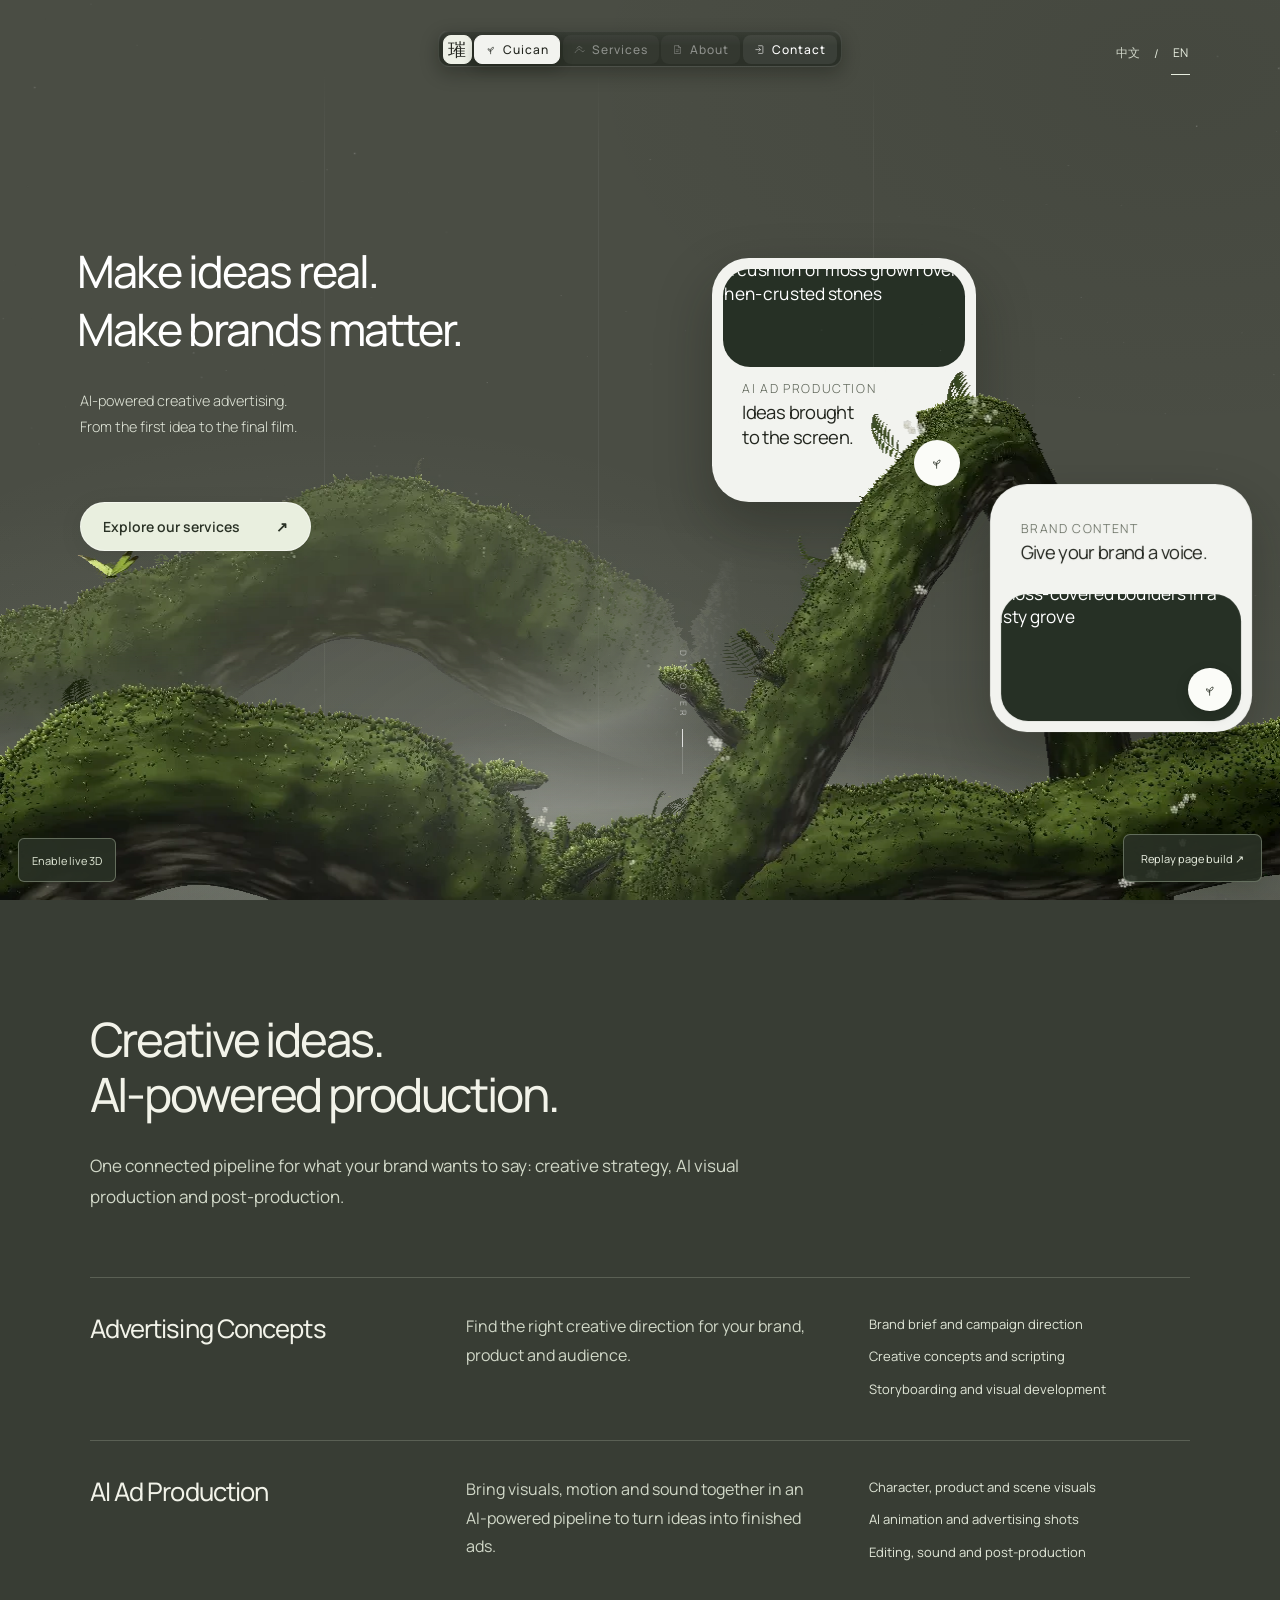
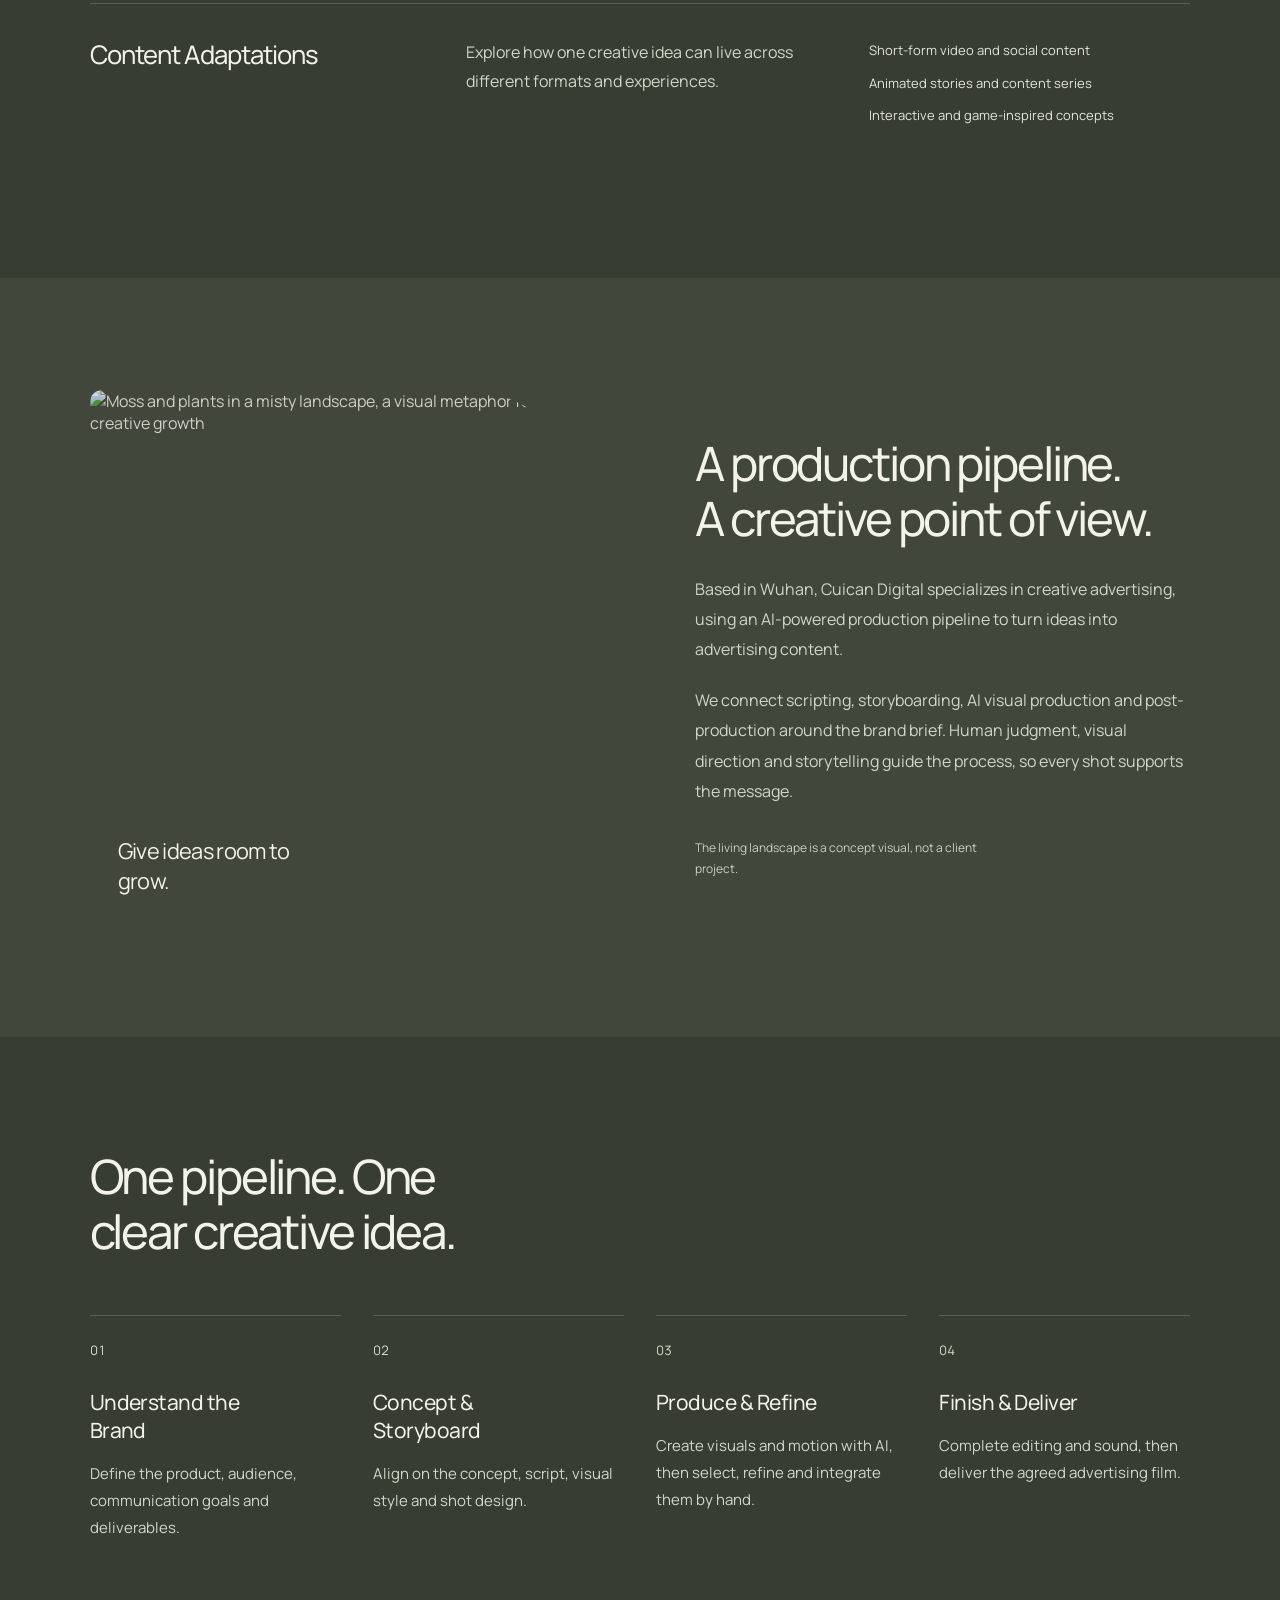
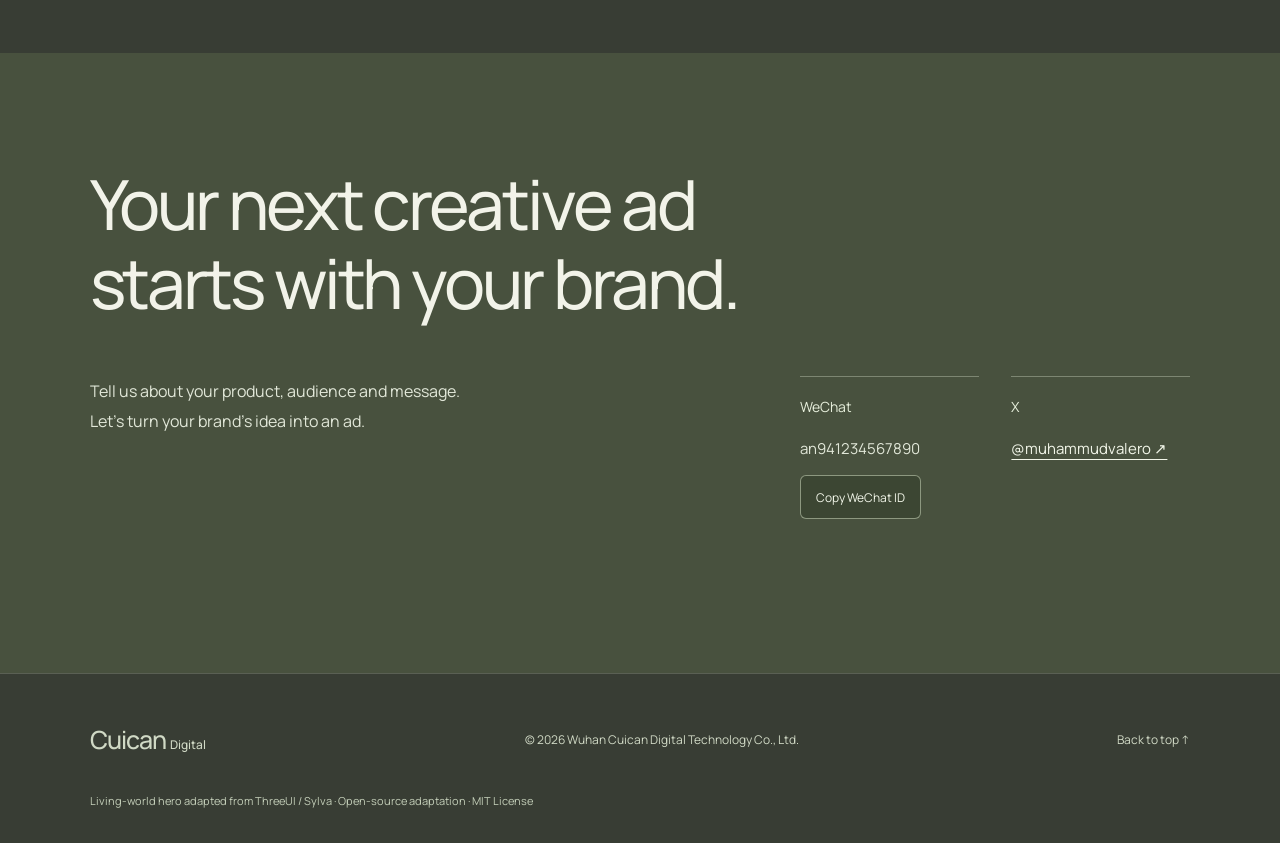
==== en.html @ 371a3e1a "Launch bilingual Cuican website with original lightweight cursor opening" ====
<!DOCTYPE html>
<html lang="en">
<head>
<meta charset="utf-8">
<meta name="viewport" content="width=device-width, initial-scale=1, viewport-fit=cover">
<title>Cuican Digital | AI-Powered Creative Advertising</title>
<meta name="description" content="Cuican Digital creates original advertising through an AI-powered production pipeline, from concept and visual development to post-production.">
<link rel="icon" href="data:image/svg+xml,%3Csvg xmlns='http://www.w3.org/2000/svg' viewBox='0 0 22 24'%3E%3Crect width='22' height='24' fill='%234a4d44'/%3E%3Cpath fill='%23fff' d='M11 1.3c-2.1 0-3.95 1.2-4.75 2.95C3.95 4.55 2.3 6.25 2.3 8.35c0 2.3 1.9 4.2 4.3 4.2h8.8c2.4 0 4.3-1.9 4.3-4.2 0-2.1-1.65-3.8-4-4.1C14.95 2.5 13.1 1.3 11 1.3Z'/%3E%3Cpath fill='%23fff' d='M9.6 12.55h2.8v4.2c1.35.3 2.45 1.15 3.15 2.4-1.35.4-2.4.15-3.15-.4v4.15H9.6v-4.15c-.75.55-1.8.8-3.15.4.7-1.25 1.8-2.1 3.15-2.4v-4.2Z'/%3E%3C/svg%3E">
<script>document.documentElement.className += " js";</script>
<style>


  /* ── design unit: 1u === 1px on the 1600 × 880 reference frame ───────── */
  :root{
    --u: calc(100vw / 1600);

    --ink:            #ffffff;
    --ink-soft:       rgba(255,255,255,.62);
    --ink-faint:      rgba(255,255,255,.44);
    --rule:           rgba(255,255,255,.055);

    --card:           #f2f3ef;
    --card-ink:       #23261f;
    --card-label:     #7c8177;

    --ease: cubic-bezier(.22,.61,.36,1);
    --ease-out: cubic-bezier(.16,1,.3,1);
  }
  @media (min-width:1900px){ :root{ --u: calc(1900px / 1600); } }

  *,*::before,*::after{ box-sizing:border-box; margin:0; padding:0; }

  html{ background:#383b34; }
  body{
    font-family:"Microsoft YaHei","PingFang SC",sans-serif;
    font-weight:300;
    color:var(--ink);
    background:#383b34;
    overflow-x:hidden;
    -webkit-font-smoothing:antialiased;
    -moz-osx-font-smoothing:grayscale;
  }

  /* ── hero shell ──────────────────────────────────────────────────────── */
  .hero{
    position:relative;
    width:100%;
    height:100svh;
    min-height:calc(880 * var(--u));
    overflow:hidden;
    isolation:isolate;
    /* the reference screen reads a near-flat #4a4d44 corner to corner —
       all the modelling comes from the light pool the root sits in */
    background:
      radial-gradient(64% 52% at 27% 84%, rgba(232,238,222,.085) 0%, rgba(232,238,222,0) 72%),
      radial-gradient(70% 60% at 92% 8%,  rgba(24,28,20,.10) 0%, rgba(24,28,20,0) 68%),
      #4a4d44;
  }
  /* The floor of light the root stands in. Sampled off the reference: the
     background climbs from 73 luma at the nav to ~128 at y 850, brightest
     around the middle of the bottom edge. */
  .hero::after{
    content:'';
    position:absolute; inset:0;
    background:
      radial-gradient(72% 44% at 50% 117%, rgba(238,243,231,.50) 0%, rgba(238,243,231,.21) 42%, rgba(238,243,231,.04) 72%, rgba(238,243,231,0) 88%),
      linear-gradient(180deg, rgba(238,243,231,0) 54%, rgba(238,243,231,.03) 78%, rgba(238,243,231,.085) 100%);
    pointer-events:none; z-index:0;
  }

  /* The whole composition lives on a centred 1600 × 880 stage.
     Centred with margins rather than a transform on purpose: a transform would
     open a stacking context and trap every child below #scene. */
  .stage{
    position:absolute; left:50%; top:50%;
    margin-left:calc(-800 * var(--u));
    margin-top:calc(-440 * var(--u));
    width:calc(1600 * var(--u));
    height:calc(880 * var(--u));
  }

  /* ── column guides (z 1) ─────────────────────────────────────────────── */
  .guides{ position:absolute; inset:calc(-40 * var(--u)) 0; z-index:1; pointer-events:none; }
  .guides i{
    position:absolute; top:0; bottom:0; width:1px;
    background:linear-gradient(180deg, rgba(255,255,255,0) 0%, var(--rule) 12%, var(--rule) 78%, rgba(255,255,255,0) 100%);
  }

  /* ── ghost wordmark (z 1) ────────────────────────────────────────────── */
  .ghost{
    position:absolute; z-index:1;
    left:calc(6 * var(--u)); bottom:calc(-64 * var(--u));
    font-size:calc(310 * var(--u));
    line-height:.78;
    font-weight:400;
    letter-spacing:calc(30 * var(--u));
    color:rgba(255,255,255,.055);
    white-space:nowrap; user-select:none; pointer-events:none;
  }

  /* ── three.js canvas (z 3 — above card 1, below everything else) ─────── */
  #scene{
    position:absolute; inset:0; z-index:3;
    width:100%; height:100%;
    pointer-events:none;
    opacity:0; transition:opacity .7s var(--ease);
  }
  .is-ready #scene{ opacity:1; }

  /* ── nav: a floating dock (z 5) ──────────────────────────────────────
     A centred capsule of pills that magnify as the pointer nears them, over
     a rim highlight that tracks where the pointer is — the dock idiom from
     ascii-page-transition, in this page's palette and unit system.
     The wrapper does the centring so the capsule itself is free to carry the
     pointer-parallax transform; putting both on one element means whichever
     is written last wins and the dock jumps out of centre. */
  .dock-wrap{
    position:absolute; z-index:5;
    top:calc(38 * var(--u)); left:0; right:0;
    display:flex; justify-content:center;
    pointer-events:none;
  }
  .dock{
    pointer-events:auto;
    display:flex; align-items:flex-start; gap:calc(3 * var(--u));
    height:calc(46 * var(--u));
    padding:calc(5 * var(--u));
    border-radius:calc(14 * var(--u));
    border:1px solid rgba(255,255,255,.11);
    /* No backdrop-filter. It sits over a canvas that repaints every frame,
       so the backdrop has to be re-sampled and re-blurred every frame too —
       measured at ~20 fps off the whole page, and the radius made no
       difference because the cost is the extra pass, not the blur. A
       translucent panel with a lit top edge reads the same at this size. */
    background:
      linear-gradient(180deg, rgba(255,255,255,.055), rgba(255,255,255,0) 42%),
      rgba(34,40,31,.74);
    box-shadow:0 calc(8 * var(--u)) calc(22 * var(--u)) rgba(10,14,8,.30),
               inset 0 1px rgba(255,255,255,.06);
    isolation:isolate;
  }
  /* Anchored at the top so growth runs downward, out of the headline's way —
     a dock that grew from its centre would push into the nav's own row. */
  .dock-item{
    position:relative; z-index:6;
    display:inline-flex; align-items:center; justify-content:center;
    flex:none;
    height:calc(36 * var(--u));
    gap:calc(8 * var(--u));
    padding:0 calc(13 * var(--u));
    transform-origin:50% 0;
    border:1px solid transparent;
    border-radius:calc(10 * var(--u));
    background:rgba(255,255,255,.04);
    color:var(--ink-faint);
    text-decoration:none; cursor:pointer;
    font-family:inherit;
    font-size:calc(11 * var(--u)); font-weight:500;
    letter-spacing:calc(1.5 * var(--u)); text-transform:uppercase;
    white-space:nowrap;
    will-change:width,height,transform;
    transition:color .18s var(--ease), border-color .2s var(--ease), background .2s var(--ease);
  }
  /* A magnified pill hangs below the capsule, so it needs to be its own
     opaque tile — a translucent white wash at that size reads as a milky
     rectangle stuck to the bar rather than as a key lifting off it. */
  .dock-item[data-near="true"]{
    z-index:7;
    color:var(--ink);
    border-color:rgba(255,255,255,.19);
    background:rgba(31,37,28,.94);
    box-shadow:0 calc(7 * var(--u)) calc(16 * var(--u)) rgba(10,14,8,.30);
  }
  .dock-item .glyph{
    width:calc(14 * var(--u)); height:calc(14 * var(--u)); flex:none;
    opacity:.66; transition:opacity .18s var(--ease);
  }
  .dock-item .glyph svg{
    display:block; width:100%; height:100%;
    fill:none; stroke:currentColor; stroke-width:1.25;
    stroke-linecap:round; stroke-linejoin:round;
  }
  .dock-item[data-near="true"] .glyph{ opacity:1; }

  /* the mark is the dock's anchor: a solid pale tile, the one opaque thing
     in a bar made of glass */
  .dock-mark{
    width:calc(36 * var(--u)); padding:0;
    background:#eef1e7; border-color:#eef1e7; color:#23261f;
    overflow:hidden;
  }
  .dock-mark svg{ width:58%; height:58%; display:block; fill:currentColor; }
  /* the near state paints .dock-item white, which on the pale mark tile
     would be a white glyph on a white ground */
  .dock-mark[data-near="true"]{ background:#fff; border-color:#fff; color:#1b1e18; }

  /* the current section wears the cards' paper, so the nav and the cards
     read as the same material */
  .dock-item.is-active{
    background:var(--card); border-color:var(--card); color:var(--card-ink);
    box-shadow:0 calc(6 * var(--u)) calc(16 * var(--u)) rgba(12,17,9,.24);
  }
  .dock-item.is-active .glyph{ opacity:.8; }
  .dock-item--enter{ color:var(--ink); background:rgba(255,255,255,.075); }

  /* ── specular rim ────────────────────────────────────────────────────
     A conic gradient masked down to the border, whose start angle points at
     the pointer and whose opacity falls off with distance. It is the reason
     the glass reads as a lit edge rather than as a flat translucent box. */
  [data-spec]{ --spec-angle:2.4rad; --spec-bright:0; }
  [data-spec]::after{
    content:''; position:absolute; inset:-1px; z-index:5;
    padding:1px; border-radius:inherit; pointer-events:none;
    opacity:var(--spec-bright);
    background:conic-gradient(from var(--spec-angle) at 50% 50%,
      rgba(240,246,232,0) 0deg, rgba(240,246,232,.08) 14deg, rgba(240,246,232,.95) 28deg,
      rgba(240,246,232,.16) 46deg, rgba(240,246,232,0) 68deg, rgba(240,246,232,0) 180deg,
      rgba(240,246,232,.08) 194deg, rgba(240,246,232,.95) 208deg, rgba(240,246,232,.16) 226deg,
      rgba(240,246,232,0) 248deg, rgba(240,246,232,0) 360deg);
    -webkit-mask:linear-gradient(#000 0 0) content-box, linear-gradient(#000 0 0);
            mask:linear-gradient(#000 0 0) content-box, linear-gradient(#000 0 0);
    -webkit-mask-composite:xor; mask-composite:exclude;
  }
  .dock{ position:relative; }

  /* ── hero copy (z 4) ─────────────────────────────────────────────────── */
  .headline{
    position:absolute; z-index:4;
    left:calc(46 * var(--u)); top:calc(202 * var(--u));
    font-size:calc(63 * var(--u)); line-height:calc(65 * var(--u));
    font-weight:300; letter-spacing:calc(-0.4 * var(--u));
    color:var(--ink);
  }
  /* No overflow clip: cropping a 63u face to wipe it in cuts the descenders
     of "Step" and "living" at the moment they land. The padding stays even
     though the clip is gone — it set the two lines' metrics, and removing it
     would shift line two. */
  .headline span{ display:block; padding-bottom:.04em; }
  .headline span i{ display:inline-block; font-style:normal; }

  .lede{
    position:absolute; z-index:4;
    left:calc(520 * var(--u)); top:calc(196 * var(--u));
    width:calc(208 * var(--u));
    font-size:calc(16.5 * var(--u)); line-height:calc(22 * var(--u));
    font-weight:300; color:var(--ink-soft);
  }

  /* ── liquid-metal controls ──────────────────────────────────────────
     The original five-pass WebGL2 renderer now mounts directly in this
     document. Its canvas, sizing, glass plate, shader constants and input
     model are unchanged; only the iframe boundary has been removed. */
  .pill-clip{
    position:absolute; z-index:4;
    left:calc(644 * var(--u)); top:calc(360 * var(--u));
    width:calc(410 * var(--u)); height:calc(270 * var(--u));
    margin:calc(-135 * var(--u)) 0 0 calc(-205 * var(--u));
    clip-path:inset(calc(72 * var(--u)) calc(60 * var(--u))
                    calc(26 * var(--u)) calc(60 * var(--u)) round calc(62 * var(--u)));
  }
  .pill{
    position:absolute; inset:0; --mr:calc(150 * var(--u));
    display:grid; place-items:center;
  }

  .liquid-stage{
    --lu:calc(var(--h) / 516);
    --bh:var(--h);
    --pad:calc(900 * var(--lu));
    position:relative;
    width:max-content; height:max-content;
    padding:var(--pad);
    display:grid; place-items:center;
    touch-action:manipulation;
    font-family:'Lexend','Inter',-apple-system,BlinkMacSystemFont,'Helvetica Neue',Arial,sans-serif;
    font-optical-sizing:auto;
    -webkit-font-smoothing:antialiased;
  }
  .liquid-stage--explore{ --h:calc(60.156 * var(--u)); }
  .liquid-stage--play{ --h:calc(88.2288 * var(--u)); }

  .liquid-plate{
    position:absolute;
    inset:var(--pad);
    border-radius:999px;
    background:
      linear-gradient(180deg, rgba(255,255,255,.085), rgba(255,255,255,.014) 44%, rgba(255,255,255,0) 64%),
      rgba(10,12,10,.42);
    box-shadow:
      0 calc(var(--h) * 0.08) calc(var(--h) * 0.18) rgba(0,0,0,.38),
      0 calc(var(--h) * 0.24) calc(var(--h) * 0.50) rgba(0,0,0,.28),
      0 calc(var(--h) * 0.48) calc(var(--h) * 0.96) rgba(0,0,0,.16),
      inset 0 1px 0 rgba(255,255,255,.13),
      inset 0 calc(var(--h) * -0.02) calc(var(--h) * 0.05) rgba(255,255,255,.05);
    transition:box-shadow .38s cubic-bezier(.22,.61,.36,1),
               background .38s cubic-bezier(.22,.61,.36,1);
  }
  .liquid-stage.hot .liquid-plate{
    background:
      linear-gradient(180deg, rgba(255,255,255,.105), rgba(255,255,255,.02) 44%, rgba(255,255,255,0) 64%),
      rgba(8,10,8,.50);
    box-shadow:
      0 calc(var(--h) * 0.10) calc(var(--h) * 0.22) rgba(0,0,0,.44),
      0 calc(var(--h) * 0.32) calc(var(--h) * 0.66) rgba(0,0,0,.34),
      0 calc(var(--h) * 0.66) calc(var(--h) * 1.32) rgba(0,0,0,.20),
      inset 0 1px 0 rgba(255,255,255,.17),
      inset 0 calc(var(--h) * -0.02) calc(var(--h) * 0.05) rgba(255,255,255,.06);
  }
  .liquid-fx{ position:absolute; inset:0; width:100%; height:100%; display:block; }

  .liquid-button{
    position:relative;
    height:var(--bh);
    border:0; background:none;
    border-radius:999px;
    display:flex; align-items:center; justify-content:center;
    color:#fff;
    font-family:inherit; font-weight:500; line-height:1; letter-spacing:0;
    cursor:pointer; -webkit-tap-highlight-color:transparent; outline:none;
  }
  .liquid-button:focus-visible{
    outline:calc(4 * var(--lu)) solid rgba(255,255,255,.55);
    outline-offset:calc(10 * var(--lu));
  }
  .liquid-button .ico{ display:block; flex:none; overflow:visible; }
  .liquid-button .lbl{ display:block; transform:translateY(calc(2 * var(--lu))); }
  .liquid-button--explore{
    padding:0 calc(224 * var(--lu)) 0 calc(95 * var(--lu));
    gap:calc(112 * var(--lu));
    font-size:calc(140 * var(--lu));
  }
  .liquid-button--explore .ico{
    width:calc(150 * var(--lu)); height:calc(150 * var(--lu));
  }
  .liquid-button--play{
    width:var(--bh); height:var(--bh); padding:0;
  }
  .liquid-button--play .ico{
    width:calc(176 * var(--lu)); height:calc(176 * var(--lu));
    margin-left:calc(14 * var(--lu));
  }
  .liquid-button--play .lbl{ display:none; }
  .liquid-stage.press .liquid-plate{
    background:
      linear-gradient(180deg, rgba(255,255,255,.07), rgba(255,255,255,.01) 44%, rgba(255,255,255,0) 64%),
      rgba(7,9,7,.55);
    box-shadow:
      0 calc(var(--h) * 0.04) calc(var(--h) * 0.11) rgba(0,0,0,.46),
      0 calc(var(--h) * 0.13) calc(var(--h) * 0.32) rgba(0,0,0,.36),
      0 calc(var(--h) * 0.27) calc(var(--h) * 0.62) rgba(0,0,0,.22),
      inset 0 1px 0 rgba(255,255,255,.10);
    transition-duration:.10s;
  }

  /* ── play button (z 4) ─────────────────────────────────────────────── */
  .play-wrap{
    position:absolute; z-index:4; pointer-events:none;
    left:calc(187 * var(--u)); top:calc(431 * var(--u));
    width:calc(170 * var(--u)); height:calc(170 * var(--u));
  }
  .play-wrap > *{ pointer-events:auto; }
  .play-clip{
    position:absolute; left:50%; top:50%;
    width:calc(396 * var(--u)); height:calc(396 * var(--u));
    margin:calc(-198 * var(--u)) 0 0 calc(-198 * var(--u));
    clip-path:inset(calc(131 * var(--u)) calc(106 * var(--u))
                    calc(73 * var(--u)) calc(106 * var(--u)) round calc(92 * var(--u)));
  }
  .play-glass{ position:absolute; inset:0; display:grid; place-items:center; }
  .play-ring{
    position:absolute; inset:0; pointer-events:none;
    border:1px solid rgba(255,255,255,.17); border-radius:50%;
  }
  .play-ring::after{
    content:''; position:absolute; inset:calc(-1 * var(--u));
    border:1px solid rgba(255,255,255,.32); border-radius:50%;
    opacity:0; transform:scale(.86);
    transition:opacity .7s var(--ease), transform .9s var(--ease-out);
  }
  .play-clip:hover ~ .play-ring::after,
  .play-clip:focus-within ~ .play-ring::after{ opacity:1; transform:scale(1.06); }

  /* ── stats (z 4) ─────────────────────────────────────────────────────── */
  .stat{ position:absolute; z-index:4; display:flex; align-items:flex-start; gap:calc(9 * var(--u)); }
  .stat--a{ left:calc(1250 * var(--u)); top:calc(216 * var(--u)); }
  .stat--b{ left:calc(1346 * var(--u)); top:calc(326 * var(--u)); }
  .stat .mark{ width:calc(32 * var(--u)); height:calc(32 * var(--u)); flex:none; margin-top:calc(2 * var(--u)); color:rgba(255,255,255,.34); }
  .stat .mark svg{ width:100%; height:100%; display:block; }
  .stat dt{ font-size:calc(13.5 * var(--u)); font-weight:300; color:var(--ink-soft); line-height:calc(19 * var(--u)); }
  .stat dt, .stat dd{ text-shadow:0 calc(2 * var(--u)) calc(16 * var(--u)) rgba(10,14,8,.6); }
  .stat .mark svg{ filter:drop-shadow(0 calc(2 * var(--u)) calc(10 * var(--u)) rgba(10,14,8,.6)); }
  .stat dd{ font-size:calc(13.5 * var(--u)); font-weight:600; color:var(--ink); line-height:calc(21 * var(--u)); }

  /* ── cards ───────────────────────────────────────────────────────────── */
  .card{
    position:absolute;
    background:var(--card); border-radius:calc(46 * var(--u));
    box-shadow:0 calc(30 * var(--u)) calc(70 * var(--u)) rgba(16,21,13,.30);
    transition:box-shadow .8s var(--ease);
  }
  /* No z-index here on purpose. z-index:auto keeps the card out of its own
     stacking context, so the body paints under #scene (the moss drapes over
     its shoulder) while .knob, at z 4, still sits in front of the moss. */
  .card--about{
    left:calc(890 * var(--u)); top:calc(200 * var(--u));
    width:calc(330 * var(--u)); height:calc(305 * var(--u));
  }
  .card--stove{
    z-index:4; will-change:transform;
    left:calc(1237 * var(--u)); top:calc(482 * var(--u));
    width:calc(328 * var(--u)); height:calc(310 * var(--u));
  }
  .card .label{
    position:absolute; left:calc(38 * var(--u));
    font-size:calc(15.5 * var(--u)); font-weight:300; color:var(--card-label);
  }
  .card h2{
    position:absolute; left:calc(38 * var(--u));
    font-size:calc(26.2 * var(--u)); line-height:calc(27 * var(--u));
    font-weight:400; letter-spacing:calc(-0.5 * var(--u)); color:var(--card-ink);
  }
  .card--about .label{ top:calc(152 * var(--u)); }
  .card--about h2{ top:calc(177 * var(--u)); width:calc(142 * var(--u)); }
  .card--stove .label{ top:calc(45 * var(--u)); }
  .card--stove h2{ top:calc(70 * var(--u)); }
  /* Both cards carry a plate. The Field Note reads downward — label, title,
     then the photograph — so its window sits at the foot of the card; the
     Ethos card reads the other way up, so its window is at the head and the
     copy sits under it. Same frame, mirrored. */
  .card figure{
    position:absolute; left:calc(14 * var(--u)); right:calc(14 * var(--u));
    border-radius:calc(34 * var(--u)); overflow:hidden;
    isolation:isolate; background:#263025;
  }
  .card--stove figure{ bottom:calc(14 * var(--u)); height:calc(158 * var(--u)); }
  .card--about figure{ top:calc(14 * var(--u)); height:calc(122 * var(--u)); }
  /* The plate is its own depth plane. It travels against the card and the
     moss, so the landscape feels like a small window rather than a
     photograph glued to the surface. */
  .portal-media{
    position:absolute; inset:calc(-9 * var(--u)); z-index:1; display:block;
    will-change:transform,clip-path;
    transform:
      perspective(900px)
      translate3d(calc(var(--px,0) * -11px),calc(var(--py,0) * -7px),0)
      rotateY(calc(var(--px,0) * -1.4deg))
      rotateX(calc(var(--py,0) * .9deg));
    transform-origin:50% 50%;
  }
  .portal-media img{
    width:100%; height:100%; object-fit:cover; display:block;
    transform:scale(1.08);
    filter:saturate(.92) contrast(1.03);
    transition:transform 1.25s var(--ease-out),filter .8s var(--ease);
  }
  .card:hover .portal-media img{ transform:scale(1.13); filter:saturate(1.04) contrast(1.04); }
  .pixel-reveal{
    position:absolute; inset:0; z-index:3; width:100%; height:100%;
    pointer-events:none; opacity:0; mix-blend-mode:screen;
  }
  /* The white scan rides the clip edge, so its centre has to travel the
     media element's box, not the figure's — .portal-media is overscanned by
     9u on every side to give the parallax rotation somewhere to go. Offsetting
     by that 9u in calc() rather than by a translate percentage keeps the
     glow on the edge at every breakpoint, whatever size the plate is. */
  .card figure::after{
    content:''; position:absolute; z-index:2;
    filter:blur(calc(2 * var(--u))); opacity:0; pointer-events:none;
    top:0; bottom:0; width:26%; left:calc(-13% - 9 * var(--u));
    background:linear-gradient(90deg,transparent,rgba(229,244,209,.2) 42%,rgba(252,255,246,.72) 54%,transparent);
  }

  .knob-float{
    position:absolute; z-index:4; pointer-events:none;
    left:calc(1142 * var(--u)); top:calc(427 * var(--u));
    width:calc(58 * var(--u)); height:calc(58 * var(--u));
  }
  .knob-float > *{ pointer-events:auto; }
  .knob--about{ left:0; top:0; }
  .card .knob, .knob--about{
    position:absolute; z-index:4; right:calc(20 * var(--u)); bottom:calc(20 * var(--u));
    width:calc(58 * var(--u)); height:calc(58 * var(--u));
    border:0; border-radius:50%; cursor:pointer;
    background:#fbfcf8; display:grid; place-items:center;
    box-shadow:0 calc(6 * var(--u)) calc(16 * var(--u)) rgba(16,21,13,.18);
    transition:transform .5s var(--ease-out), background .4s var(--ease);
  }
  .knob--about{ right:auto; bottom:auto; width:calc(58 * var(--u)); height:calc(58 * var(--u)); }
  .card--stove .knob{ width:calc(54 * var(--u)); height:calc(54 * var(--u)); right:calc(26 * var(--u)); bottom:calc(26 * var(--u)); }
  .card .knob svg, .knob--about svg{ width:calc(19 * var(--u)); height:calc(19 * var(--u)); display:block; color:#3f453a; }
  .card .knob:hover, .knob--about:hover{ transform:scale(1.1) rotate(8deg); background:#fff; }
  .card:hover{ box-shadow:0 calc(38 * var(--u)) calc(84 * var(--u)) rgba(16,21,13,.36); }

  /* ── scroll cue (z 4) ────────────────────────────────────────────────── */
  .scroll{
    position:absolute; z-index:4;
    left:calc(846 * var(--u)); top:calc(690 * var(--u));
    display:flex; align-items:center; gap:calc(12 * var(--u));
    writing-mode:vertical-rl;
    font-size:calc(11 * var(--u)); font-weight:400;
    letter-spacing:calc(4.4 * var(--u));
    color:rgba(255,255,255,.5);
    text-transform:uppercase; text-decoration:none;
  }
  .scroll .track{ position:relative; width:1px; height:calc(56 * var(--u)); background:rgba(255,255,255,.18); overflow:hidden; }
  .scroll .track::after{
    content:''; position:absolute; inset:0 0 auto; height:40%;
    background:rgba(255,255,255,.75);
    animation:trickle 2.6s var(--ease) infinite;
  }
  @keyframes trickle{
    0%   { transform:translateY(-105%); opacity:0; }
    22%  { opacity:1; }
    78%  { opacity:1; }
    100% { transform:translateY(255%); opacity:0; }
  }

  /* ── entrance: everything is wiped in behind a mask ───────────────────
     Transform is reserved for the pointer parallax, so the reveal is done
     with clip-path. Once the intro has run, .intro-done drops the clip
     entirely — a live clip-path would open a stacking context on the About
     card and trap its knob under the moss. */
  .js .mask{ clip-path:inset(100% 0 0 0 round var(--mr,0px)); }
  .is-ready .mask{
    clip-path:inset(0 0 0 0 round var(--mr,0px));
    transition:clip-path 1.05s var(--ease-out) var(--d,0ms);
  }
  .js .mask-circle{ clip-path:circle(0% at 50% 50%); }
  .is-ready .mask-circle{
    clip-path:circle(76% at 50% 50%);
    transition:clip-path 1.1s var(--ease-out) var(--d,0ms);
  }
  .js .fade{ opacity:0; }
  .is-ready .fade{ opacity:1; transition:opacity 1.3s var(--ease) var(--d,0ms); }

  .intro-done .mask, .intro-done .mask-circle{ clip-path:none; transition:none; }

  .card{ --mr:calc(46 * var(--u)); }

  /* the dock drops in tile by tile; the capsule itself only fades, because
     a clip on it would cut the pills off as they magnify past its edge */
  .js .dock{ opacity:0; }
  .is-ready .dock{ opacity:1; transition:opacity .8s var(--ease) 80ms; }
  .js .dock-item{ clip-path:inset(0 0 105% 0); }
  .is-ready .dock-item{
    clip-path:inset(0 0 -30% 0);
    transition:clip-path .9s var(--ease-out) var(--d,0ms),
               color .18s var(--ease), border-color .2s var(--ease), background .2s var(--ease);
  }
  .intro-done .dock-item{ clip-path:none; }

  /* A short rise under a fade rather than a full-height wipe: with nothing
     cropping it, a 105% travel would start line one sitting on top of line
     two. .headline itself carries the pointer parallax, so the transform has
     to go on the inner <i>. */
  .js .headline span i{ opacity:0; transform:translateY(calc(16 * var(--u))); }
  .is-ready .headline span i{
    opacity:1; transform:none;
    transition:opacity 1.05s var(--ease) var(--d,0ms),
               transform 1.25s var(--ease-out) var(--d,0ms);
  }

  /* Each plate resolves like a low-bandwidth botanical transmission: a
     stepped clip exposes the photograph while sampled pixel-dots gather along
     the advancing edge (the dots themselves are painted by canvas).
     Both plates scan across, the Ethos one a beat ahead of the Field Note. */
  .js .portal-media{ clip-path:inset(0 100% 0 0 round calc(25 * var(--u))); }
  .is-ready .card--about .portal-media{ animation:portal-cut 1.45s steps(12,end) .92s both; }
  .is-ready .card--stove .portal-media{ animation:portal-cut 1.45s steps(12,end) 1.08s both; }
  .is-ready .card--about figure::after{ animation:portal-scan 1.45s steps(12,end) .92s both; }
  .is-ready .card--stove figure::after{ animation:portal-scan 1.45s steps(12,end) 1.08s both; }
  .intro-done .portal-media{ clip-path:none; animation:none; }
  @keyframes portal-cut{
    from{ clip-path:inset(0 100% 0 0 round calc(25 * var(--u))); }
    to{ clip-path:inset(0 0 0 0 round calc(25 * var(--u))); }
  }
  /* The glow travels by animating its own offset, not by a translate
     percentage. A translate is a percentage of the glow's width, so the
     distance it covers depends on the plate's proportions — it overshot by
     a quarter of the card here and rode ahead of the edge the whole way.
     In calc() the travel is exactly the media box: 100% of the plate plus
     the 9u of overscan at each end, at every breakpoint. */
  @keyframes portal-scan{
    0%{ left:calc(-13% - 9 * var(--u)); opacity:0; }
    10%{ opacity:.75; }
    88%{ opacity:.55; }
    100%{ left:calc(87% + 9 * var(--u)); opacity:0; }
  }

  /* No clip on the canvas: the root draws itself in behind the survey pulse,
     and a CSS wipe on top of that would be two reveals fighting each other.
     The fade is only here to cover the first compiled frame. */
  .is-ready #scene{ transition:opacity .45s var(--ease); }

  /* ── pointer parallax ────────────────────────────────────────────────
     --px / --py are written on .hero once per frame (-1…1). Each layer
     declares how far it rides (--pd, px at full deflection) and how much
     it turns (--pr, degrees), which is what gives the plane its depth. */
  .par{
    transform:
      perspective(1400px)
      translate3d(calc(var(--px,0) * var(--pd,0) * -1px),
                  calc(var(--py,0) * var(--pd,0) * -0.62px),
                  0)
      rotateY(calc(var(--px,0) * var(--pr,0) * 1deg))
      rotateX(calc(var(--py,0) * var(--pr,0) * -0.7deg));
  }
  /* the floating knob turns about the About card's centre, not its own,
     so it stays glued to the corner it belongs to */
  .knob-float{ transform-origin:calc(-87 * var(--u)) calc(-74.5 * var(--u)); }
  .card--about{ transform-origin:50% 50%; }

  /* ── keyboard focus ──────────────────────────────────────────────────── */
  a:focus-visible, button:focus-visible{
    outline:2px solid rgba(255,255,255,.85);
    outline-offset:calc(4 * var(--u));
    border-radius:calc(6 * var(--u));
  }
  .card .knob:focus-visible, .knob--about:focus-visible, .play:focus-visible{ outline-color:rgba(28,34,22,.9); }

  @media (prefers-reduced-motion:reduce){
    .mask,.mask-circle,.fade,#scene,
    .dock,.dock-item,
    .headline span i{ opacity:1 !important; clip-path:none !important; transform:none !important; transition:none !important; }
    .par{ transform:none !important; }
    .portal-media{ clip-path:none !important; animation:none !important; transform:none !important; }
    .pixel-reveal,.card figure::after{ display:none !important; }
    .portal-media img{ transform:none !important; transition:none !important; }
    .scroll .track::after{ animation:none; }
    #scene{ transition:none; }
  }

  /* ── narrow screens: one column, the moss becomes a band between the
        copy and the cards (760 design units wide) ───────────────────────── */
  @media (max-width:900px){
    :root{ --u: calc(100vw / 760); }
    .hero{ height:auto; min-height:100svh; }
    .stage{
      position:relative; left:auto; top:auto; margin:0;
      width:100%; height:calc(1625 * var(--u));
    }
    .hero::after{
      background:
        radial-gradient(90% 30% at 50% 74%, rgba(238,243,231,.40) 0%, rgba(238,243,231,.14) 46%, rgba(238,243,231,0) 82%),
        linear-gradient(180deg, rgba(238,243,231,0) 62%, rgba(238,243,231,.05) 100%);
    }
    .guides i:nth-child(3){ display:none; }
    .guides i:nth-child(1){ left:calc(253 * var(--u)) !important; }
    .guides i:nth-child(2){ left:calc(506 * var(--u)) !important; }

    /* one column: the labels come off and the dock keeps only its glyphs,
       because at this scale the type would be four pixels tall */
    /* Floored with max(), not left on the design unit alone: this breakpoint
       runs from 900px down to 320px, so a pure --u dock is a 24px bar with
       12px targets on a phone. The floor only bites at the small end. */
    .dock-wrap{ top:calc(30 * var(--u)); }
    .dock{
      height:max(56px, calc(58 * var(--u)));
      padding:max(6px, calc(6 * var(--u)));
      gap:max(4px, calc(4 * var(--u)));
      border-radius:max(17px, calc(18 * var(--u)));
    }
    .dock-item{
      height:max(44px, calc(46 * var(--u)));
      width:max(44px, calc(46 * var(--u)));
      padding:0; border-radius:max(12px, calc(13 * var(--u)));
    }
    .dock-item span:not(.glyph){ display:none; }
    .dock-item .glyph{ width:max(19px, calc(20 * var(--u))); height:max(19px, calc(20 * var(--u))); }
    .dock-mark svg{ width:52%; height:52%; }
    .knob-float{ left:calc(644 * var(--u)); top:calc(1218 * var(--u)); transform-origin:calc(-264 * var(--u)) calc(-43 * var(--u)); }
    .headline{ left:calc(34 * var(--u)); top:calc(128 * var(--u)); font-size:calc(62 * var(--u)); line-height:calc(66 * var(--u)); }
    .lede{ left:calc(34 * var(--u)); top:calc(288 * var(--u)); width:calc(400 * var(--u)); font-size:calc(19 * var(--u)); line-height:calc(27 * var(--u)); }
    /* one column: the frame keeps its aspect, re-anchored to the left rail */
    .pill-clip{
      left:calc(34 * var(--u)); top:calc(430 * var(--u));
      width:calc(506 * var(--u)); height:calc(334 * var(--u));
      margin:calc(-167 * var(--u)) 0 0 calc(-79 * var(--u));
      clip-path:inset(calc(93 * var(--u)) calc(74 * var(--u)) calc(1 * var(--u)) calc(74 * var(--u)) round calc(76 * var(--u)));
    }
    .liquid-stage--explore{ --h:calc(74.4152 * var(--u)); }
    .play-wrap{ display:none; }

    .stat{ gap:calc(11 * var(--u)); }
    .stat .mark{ width:calc(36 * var(--u)); height:calc(36 * var(--u)); }
    .stat dt{ font-size:calc(16 * var(--u)); line-height:calc(22 * var(--u)); }
    .stat dd{ font-size:calc(16.5 * var(--u)); line-height:calc(24 * var(--u)); }
    .stat--a{ left:calc(34 * var(--u));  top:calc(540 * var(--u)); }
    .stat--b{ left:calc(396 * var(--u)); top:calc(540 * var(--u)); }

    .card{ border-radius:calc(40 * var(--u)); }
    .card--about{ left:calc(34 * var(--u)); top:calc(1050 * var(--u)); width:calc(692 * var(--u)); height:calc(250 * var(--u)); }
    .card--about .label{ top:calc(96 * var(--u)); }
    .card--about h2{ top:calc(124 * var(--u)); width:calc(400 * var(--u)); font-size:calc(32 * var(--u)); line-height:calc(36 * var(--u)); }
    .card--stove{ left:calc(34 * var(--u)); top:calc(1324 * var(--u)); width:calc(692 * var(--u)); height:calc(268 * var(--u)); }
    .card--stove h2{ font-size:calc(32 * var(--u)); }
    /* one column: both plates become a thumbnail on the card's outer edge,
       the Ethos one still anchored to the top */
    .card--stove figure{ left:auto; right:calc(16 * var(--u)); bottom:calc(16 * var(--u)); width:calc(300 * var(--u)); height:calc(150 * var(--u)); }
    .card--about figure{ left:auto; right:calc(16 * var(--u)); top:calc(16 * var(--u)); width:calc(224 * var(--u)); height:calc(218 * var(--u)); }
    .card .knob{ right:calc(24 * var(--u)); bottom:calc(24 * var(--u)); }
    .card--stove .knob{ right:calc(30 * var(--u)); bottom:calc(30 * var(--u)); }

    .scroll{ left:calc(702 * var(--u)); top:calc(470 * var(--u)); }
    .ghost{ font-size:calc(184 * var(--u)); letter-spacing:calc(14 * var(--u)); bottom:calc(660 * var(--u)); left:calc(-10 * var(--u)); }
  }
</style>
<link rel="stylesheet" href="renewal.css?v=3">
<link rel="stylesheet" href="polish.css?v=1">
<link rel="alternate" hreflang="zh-CN" href="zh.html"><link rel="alternate" hreflang="en" href="index.html">
<link rel="stylesheet" href="cursor-build.css?v=1">
</head>
<body>

<nav class="cc-language" aria-label="Language"><a href="zh.html" lang="zh-CN" hreflang="zh-CN">中文</a><span>/</span><a href="index.html" lang="en" hreflang="en" aria-current="page">EN</a></nav>
<main class="hero" id="hero">
  <picture class="cc-scene-still" aria-hidden="true"><source media="(max-width:900px)" srcset="inner-green-assets/scene-mobile.webp"><img src="inner-green-assets/scene-desktop.webp" alt="" fetchpriority="high" decoding="async"></picture><canvas id="scene" aria-hidden="true"></canvas>

  <div class="dock-wrap">
    <nav class="dock par-dock" style="--pd:5" data-spec aria-label="Primary">
      <a class="dock-item dock-mark" data-dock data-spec data-burst href="#" style="--d:120ms" aria-label="Cuican home"><span class="cc-symbol">璀</span>
      </a>
      <a class="dock-item is-active" data-dock data-spec data-burst href="#" style="--d:180ms">
        <span class="glyph" aria-hidden="true">
          <svg viewBox="0 0 16 16"><path d="M8 14V9"/><path d="M8 9c0-2.4 1.7-4.3 4-4.3.2 2.6-1.6 4.6-4 4.3Z"/><path d="M8 10.5C7.9 8.4 6.4 6.8 4.4 6.8 4.3 8.9 5.9 10.6 8 10.5Z"/></svg>
        </span>
        <span>Cuican</span>
      </a>
      <a class="dock-item" data-dock data-spec data-burst href="#" style="--d:230ms">
        <span class="glyph" aria-hidden="true">
          <svg viewBox="0 0 16 16"><path d="M1.6 12.4c2.4-3.4 4.3-5.1 5.7-5.1 2 0 3 3.6 5 3.6 1.1 0 1.9-.5 2.4-1.4"/><path d="M4.3 6.2C5.5 4.4 6.6 3.5 7.6 3.5c1.5 0 2.2 2.4 3.7 2.4"/></svg>
        </span>
        <span>Services</span>
      </a>
      <a class="dock-item" data-dock data-spec data-burst href="#" style="--d:280ms">
        <span class="glyph" aria-hidden="true">
          <svg viewBox="0 0 16 16"><path d="M4 2.4h5.3L12 5.1v8.5H4z"/><path d="M9.2 2.4V5h2.7"/><path d="M6 8.4h4M6 10.8h2.8"/></svg>
        </span>
        <span>About</span>
      </a>
      <a class="dock-item dock-item--enter" data-dock data-spec data-burst href="#" style="--d:330ms">
        <span class="glyph" aria-hidden="true">
          <svg viewBox="0 0 16 16"><path d="M6.6 2.5h5.1a1 1 0 0 1 1 1v9a1 1 0 0 1-1 1H6.6"/><path d="M2.6 8h6.6"/><path d="m7 5.6 2.4 2.4L7 10.4"/></svg>
        </span>
        <span>Contact</span>
      </a>
    </nav>
  </div>

  <div class="stage" id="stage">

    <div class="guides fade" style="--d:900ms" aria-hidden="true">
      <i style="left:calc(405 * var(--u))"></i>
      <i style="left:calc(748 * var(--u))"></i>
      <i style="left:calc(1091 * var(--u))"></i>
    </div>

    <div class="ghost fade" style="--d:1150ms" aria-hidden="true">CUICAN</div>

    <!-- card 1 sits *behind* the canvas so the moss drapes over its shoulder -->
    <article class="card card--about mask" style="--d:760ms; --pd:10; --pr:2.2">
      <figure class="portal" data-delay="920">
        <span class="portal-media"><img src="inner-green-assets/card-ethos.jpg" alt="A cushion of moss grown over lichen-crusted stones" loading="eager" decoding="async"></span>
        <canvas class="pixel-reveal" aria-hidden="true"></canvas>
      </figure>
      <p class="label">AI AD PRODUCTION</p>
      <h2>Ideas brought<br>to the screen.</h2>
    </article>

    <!-- the About knob rides *outside* the card: the card has to stay a plain
         painted box under #scene, so anything that must sit in front of the
         moss lives here instead, sharing the card's parallax origin -->
    <span class="knob-float" style="--pd:10; --pr:2.2">
      <button class="knob knob--about mask-circle" style="--d:1100ms" aria-label="Explore AI ad production">
        <svg viewBox="0 0 24 24" fill="none" stroke="currentColor" stroke-width="1.4" stroke-linecap="round" stroke-linejoin="round">
          <path d="M12 21v-7"/><path d="M12 14c0-3.3 2.4-6 5.5-6 .3 3.6-2.2 6.4-5.5 6Z"/>
          <path d="M12 16c-.1-2.9-2.2-5.2-4.9-5.2C6.8 13.7 9 16 12 16Z"/>
        </svg>
      </button>
    </span>

    <h1 class="headline" style="--pd:18; --pr:1.2">
      <span><i style="--d:260ms">Make ideas real.</i></span>
      <span><i style="--d:360ms">Make brands matter.</i></span>
    </h1>

    <p class="lede mask" style="--d:480ms; --pd:14; --pr:1">AI-powered creative advertising.<br>From the first idea to the final film.</p>

    <a class="cc-hero-cta" href="#services">Explore our services<span aria-hidden="true">↗</span></a>
    <div class="pill-clip">
      <div class="pill mask" style="--d:600ms; --pd:15; --pr:1.4">
        <div class="liquid-stage liquid-stage--explore" data-liquid-metal="explore">
          <div class="liquid-plate plate" aria-hidden="true"></div>
          <canvas class="liquid-fx" aria-hidden="true"></canvas>
          <button class="liquid-button liquid-button--explore btn" type="button">
            <svg class="ico" viewBox="0 0 115 115" aria-hidden="true">
              <g stroke="currentColor" stroke-width="11" stroke-linecap="round">
                <path d="M14 34.5 H101"/>
                <path d="M14 57.5 H101"/>
                <path d="M14 80.5 H68"/>
              </g>
            </svg>
            <span class="lbl">Explore our services</span>
          </button>
        </div>
      </div>
    </div>

    <span class="play-wrap" style="--pd:20">
      <span class="play-clip">
        <span class="play-glass mask-circle" style="--d:900ms">
          <span class="liquid-stage liquid-stage--play" data-liquid-metal="play">
            <span class="liquid-plate plate" aria-hidden="true"></span>
            <canvas class="liquid-fx" aria-hidden="true"></canvas>
            <button class="liquid-button liquid-button--play btn" type="button" aria-label="Explore content adaptations">
              <svg class="ico" viewBox="0 0 24 24" aria-hidden="true">
                <path d="M8 5.2v13.6L19 12z" fill="currentColor"/>
              </svg>
            </button>
          </span>
        </span>
      </span>
      <span class="play-ring mask-circle" style="--d:840ms" aria-hidden="true"></span>
    </span>

    <dl class="stat stat--a mask" style="--d:700ms; --pd:12">
      <span class="mark" aria-hidden="true">
        <svg viewBox="0 0 30 30" fill="none" stroke="currentColor" stroke-width="1.2" stroke-linecap="round">
          <circle cx="15" cy="15" r="10.5" stroke-dasharray="0.6 3.6"/>
          <circle cx="15" cy="15" r="5.6" stroke-dasharray="0.6 3.2"/>
          <circle cx="15" cy="15" r="1.1" fill="currentColor" stroke="none"/>
        </svg>
      </span>
      <div><dt>Idea-led</dt><dd>Built around your brand</dd></div>
    </dl>

    <dl class="stat stat--b mask" style="--d:770ms; --pd:13">
      <span class="mark" aria-hidden="true">
        <svg viewBox="0 0 30 30" fill="none" stroke="currentColor" stroke-width="1.2" stroke-linecap="round">
          <g id="rays">
            <path d="M15 3.5v5"/><path d="M15 21.5v5"/><path d="M3.5 15h5"/><path d="M21.5 15h5"/>
            <path d="M6.9 6.9l3.5 3.5"/><path d="M19.6 19.6l3.5 3.5"/><path d="M23.1 6.9l-3.5 3.5"/><path d="M10.4 19.6l-3.5 3.5"/>
          </g>
          <circle cx="15" cy="15" r="3.6"/>
        </svg>
      </span>
      <div><dt>AI-powered</dt><dd>Made for production</dd></div>
    </dl>

    <article class="card card--stove mask" style="--d:880ms; --pd:22; --pr:2.4">
      <p class="label">BRAND CONTENT</p>
      <h2>Give your brand a voice.</h2>
      <figure class="portal" data-delay="1080">
        <span class="portal-media"><img src="inner-green-assets/card-ecostove.jpg" alt="Moss-covered boulders in a misty grove" loading="eager" decoding="async"></span>
        <canvas class="pixel-reveal" aria-hidden="true"></canvas>
      </figure>
      <button class="knob" aria-label="Explore advertising concepts">
        <svg viewBox="0 0 24 24" fill="none" stroke="currentColor" stroke-width="1.4" stroke-linecap="round" stroke-linejoin="round">
          <path d="M12 21v-7"/><path d="M12 14c0-3.3 2.4-6 5.5-6 .3 3.6-2.2 6.4-5.5 6Z"/>
          <path d="M12 16c-.1-2.9-2.2-5.2-4.9-5.2C6.8 13.7 9 16 12 16Z"/>
        </svg>
      </button>
    </article>

    <a class="scroll mask" style="--d:1040ms; --pd:9" href="#">Discover<span class="track"></span></a>

  </div>
</main>


<!-- Liquid controls use CSS highlights, avoiding two multi-pass WebGL contexts. -->


<div class="cc-site">
<section class="cc-intro" id="services"><h2>Creative ideas.<br>AI-powered production.</h2><p class="cc-lead">One connected pipeline for what your brand wants to say: creative strategy, AI visual production and post-production.</p>
<div class="cc-services">
<article id="content"><span class="cc-num">01</span><h3>Advertising Concepts</h3><p>Find the right creative direction for your brand, product and audience.</p><ul><li>Brand brief and campaign direction</li><li>Creative concepts and scripting</li><li>Storyboarding and visual development</li></ul><span class="cc-type">IDEA & DIRECTION</span></article>
<article id="animation"><span class="cc-num">02</span><h3>AI Ad Production</h3><p>Bring visuals, motion and sound together in an AI-powered pipeline to turn ideas into finished ads.</p><ul><li>Character, product and scene visuals</li><li>AI animation and advertising shots</li><li>Editing, sound and post-production</li></ul><span class="cc-type">AI AD PRODUCTION</span></article>
<article id="game"><span class="cc-num">03</span><h3>Content Adaptations</h3><p>Explore how one creative idea can live across different formats and experiences.</p><ul><li>Short-form video and social content</li><li>Animated stories and content series</li><li>Interactive and game-inspired concepts</li></ul><span class="cc-type">CONTENT & EXPERIENCE</span></article></div></section>
<section id="about" class="cc-about"><div class="cc-photo"><img src="inner-green-assets/card-ecostove.jpg" alt="Moss and plants in a misty landscape, a visual metaphor for creative growth" loading="lazy"><span>Give ideas room to grow.</span></div><div><h2>A production pipeline.<br>A creative point of view.</h2><p>Based in Wuhan, Cuican Digital specializes in creative advertising, using an AI-powered production pipeline to turn ideas into advertising content.</p><p>We connect scripting, storyboarding, AI visual production and post-production around the brand brief. Human judgment, visual direction and storytelling guide the process, so every shot supports the message.</p><small>The living landscape is a concept visual, not a client project.</small></div></section>
<section class="cc-process"><h2>One pipeline. One clear creative idea.</h2><ol><li><b>01</b><h3>Understand the Brand</h3><p>Define the product, audience, communication goals and deliverables.</p></li><li><b>02</b><h3>Concept & Storyboard</h3><p>Align on the concept, script, visual style and shot design.</p></li><li><b>03</b><h3>Produce & Refine</h3><p>Create visuals and motion with AI, then select, refine and integrate them by hand.</p></li><li><b>04</b><h3>Finish & Deliver</h3><p>Complete editing and sound, then deliver the agreed advertising film.</p></li></ol></section>
<section id="contact" class="cc-contact"><h2>Your next creative ad<br>starts with your brand.</h2><div><p>Tell us about your product, audience and message.<br>Let’s turn your brand’s idea into an ad.</p><div class="cc-contact-links"><div class="cc-contact-channel"><span>WeChat</span><p data-wechat-account>Details coming soon</p><button type="button" data-copy-wechat hidden>Copy WeChat ID</button></div><div class="cc-contact-channel"><span>X</span><p data-x-profile>Profile coming soon</p></div><p class="cc-contact-status" role="status" data-contact-status></p></div></div></section>
<footer class="cc-footer"><strong>Cuican <small>Digital</small></strong><span>© 2026 Wuhan Cuican Digital Technology Co., Ltd.</span><a href="#hero">Back to top ↑</a></footer>
<aside class="cc-credit">Living-world hero adapted from <a href="https://github.com/MengTo/threeui" target="_blank" rel="noopener">ThreeUI / Sylva</a> · Open-source adaptation · MIT License</aside>
</div><script src="renewal.js?v=2"></script>

<script src="contacts.js"></script><script src="light-scene.js"></script><script src="cursor-build.js?v=1"></script>
</body>
</html>
---- renewal.css ----
html{scroll-behavior:smooth;scroll-padding-top:30px}.headline{font-weight:400;letter-spacing:calc(-2 * var(--u));font-size:calc(60 * var(--u));line-height:1.3}.headline span{height:auto;overflow:hidden}.headline i{font-style:normal}.lede{font-size:calc(15 * var(--u));line-height:1.9}.card h2{font-family:"Microsoft YaHei","PingFang SC",sans-serif;font-size:calc(23 * var(--u));line-height:1.4}.card--about h2{width:calc(180 * var(--u))}.ghost{font-weight:400;letter-spacing:calc(12 * var(--u))}.dock-item{text-transform:none;letter-spacing:1px}.dock-mark svg{display:none}.dock-mark:after{content:'璀';font-size:calc(22 * var(--u));color:currentColor}.cc-site{font-family:"Microsoft YaHei","PingFang SC",sans-serif;color:#f1f2e9;background:#383d34;position:relative;z-index:10}.cc-site section{padding:110px max(6%,calc((100% - 1350px)/2));scroll-margin-top:30px}.cc-kicker{font-size:11px;letter-spacing:2px;color:#c0cbb4;margin-bottom:28px}.cc-site h2{font-size:clamp(32px,3.3vw,52px);line-height:1.5;font-weight:400;letter-spacing:-1px;margin-bottom:25px}.cc-lead{color:#c1c7b9;font-size:15px;line-height:1.9}.cc-services{display:grid;grid-template-columns:repeat(3,1fr);gap:5%;margin-top:70px}.cc-services article{position:relative;border-top:1px solid #ffffff40;padding:28px 0}.cc-num{font-size:12px;color:#becbb0}.cc-services h3{font-size:29px;font-weight:400;margin:25px 0 18px}.cc-services p{font-size:14px;color:#d4dacd;line-height:1.9;min-height:54px}.cc-services ul{list-style:none;font-size:12px;line-height:2.8;color:#aebba5;margin:25px 0 40px}.cc-type{font-size:10px;letter-spacing:2px;color:#adbca3}.cc-about{background:#41483b;display:grid;grid-template-columns:1fr 1fr;gap:9%;align-items:center}.cc-photo{position:relative;aspect-ratio:1/1.1;overflow:hidden;border-radius:120px 120px 12px 12px}.cc-photo img{width:100%;height:100%;object-fit:cover;filter:brightness(.8)}.cc-photo span{position:absolute;bottom:30px;left:30px;font-size:22px}.cc-about p:not(.cc-kicker){font-size:15px;line-height:2.1;color:#d3dbca;margin-bottom:22px}.cc-about small{color:#b7c1ae;font-size:10px;line-height:1.8}.cc-process ol{list-style:none;display:grid;grid-template-columns:repeat(4,1fr);gap:35px;margin-top:50px}.cc-process li{border-top:1px solid #ffffff30;padding-top:22px}.cc-process b{font-size:12px;color:#bfcfb1;font-weight:400}.cc-process h3{font-size:20px;font-weight:400;margin:25px 0 15px}.cc-process li p{font-size:12px;line-height:1.9;color:#bcc7b2}.cc-contact{background:#48513e}.cc-contact h2{font-size:clamp(38px,5.5vw,82px)}.cc-contact>div{display:flex;justify-content:space-between;gap:30px;margin-top:40px}.cc-contact p:not(.cc-kicker){font-size:14px;color:#d7dfcd;line-height:1.9}.cc-contact .cc-pending{font-size:20px;border-bottom:1px solid #ffffff50;padding-bottom:15px}.cc-pending small{display:block;font-size:11px;opacity:.7;margin-top:15px}.cc-footer{padding:40px 6%;display:flex;justify-content:space-between;align-items:center;gap:25px;font-size:10px;color:#c1cbb6}.cc-footer strong{font-size:25px;letter-spacing:3px;font-weight:400}.cc-footer strong small{font-size:10px}.cc-footer a,.cc-credit a{color:inherit;text-decoration:none}.cc-credit{padding:0 6% 25px;color:#9da995;font-size:10px}.cc-site a:hover{text-decoration:underline}.cc-site :focus-visible{outline:2px solid #d6e9be;outline-offset:5px}.cc-motion{position:absolute;right:20px;bottom:18px;z-index:8;border:1px solid #ffffff60;color:white;background:#343c2bd9;border-radius:20px;padding:9px 16px;font-size:11px;cursor:pointer}
@media(max-width:700px){.headline{font-size:calc(70 * var(--u));line-height:1.35;left:calc(34 * var(--u));width:calc(700 * var(--u))}.lede{font-size:calc(24 * var(--u));line-height:1.8;width:calc(620 * var(--u))}.card h2{font-size:calc(31 * var(--u));line-height:1.4}.card--about h2{width:calc(390 * var(--u))}.dock-mark:after{font-size:calc(34 * var(--u))}.cc-site section{padding:70px 7%}.cc-services{grid-template-columns:1fr;gap:20px;margin-top:45px}.cc-services p{min-height:0}.cc-services ul{margin:15px 0 25px}.cc-about{grid-template-columns:1fr;gap:40px}.cc-photo{aspect-ratio:1.2}.cc-process ol{grid-template-columns:1fr 1fr;gap:30px 20px}.cc-process h3{font-size:18px}.cc-contact>div{flex-direction:column}.cc-footer{flex-wrap:wrap}.cc-footer>span{order:3;flex-basis:100%}.cc-credit{font-size:9px;line-height:1.8}.cc-motion{bottom:8px;right:8px;font-size:10px}}
@media(prefers-reduced-motion:reduce){html{scroll-behavior:auto}.cc-site *{animation:none!important;transition:none!important}}
.dock-mark:after{display:none}.dock-mark .cc-symbol{color:#23261f;font-size:calc(23 * var(--u));font-weight:500;display:block}.lede{width:calc(260 * var(--u));font-size:calc(14 * var(--u));line-height:1.8}@media(max-width:700px){.dock-mark .cc-symbol{font-size:calc(32 * var(--u))}.lede{width:calc(650 * var(--u));font-size:calc(23 * var(--u));line-height:1.8}}
@media(max-width:900px){.dock-mark .cc-symbol{display:block!important;font-size:22px}.headline{font-size:calc(62 * var(--u));line-height:1.2}.lede{top:calc(310 * var(--u));font-size:calc(21 * var(--u));line-height:1.65}.pill-clip{top:calc(500 * var(--u))}.stat--a,.stat--b{top:calc(615 * var(--u))}}
.liquid-fx{display:none}.liquid-plate{overflow:hidden}.liquid-plate::after{content:"";position:absolute;inset:0;background:linear-gradient(115deg,transparent 15%,#d7f7ea30 45%,#f5d7b530 52%,transparent 75%);opacity:0;transition:opacity .25s}.liquid-stage:hover .liquid-plate::after,.liquid-stage:focus-within .liquid-plate::after{opacity:1}.liquid-button{transition:filter .2s}.liquid-button:hover{filter:brightness(1.2)}
@media(min-width:901px){.headline{width:calc(465 * var(--u))}}
.cc-language{position:absolute;z-index:20;top:42px;right:30px;display:flex;align-items:center;gap:9px;font-size:12px;color:#e8eee0}.cc-language a{color:inherit;text-decoration:none;opacity:.65;padding:9px 2px}.cc-language a[aria-current=page]{opacity:1;border-bottom:1px solid currentColor}.cc-language a:focus-visible{outline:2px solid #e8eee0;outline-offset:3px}html[lang=en] .headline{font-family:Arial,sans-serif;font-size:calc(44 * var(--u));line-height:1.2;letter-spacing:calc(-1.5 * var(--u))}html[lang=en] .card h2{font-family:Arial,sans-serif}html[lang=en] .cc-site{font-family:Arial,sans-serif}html[lang=en] .cc-site h2{letter-spacing:-1px}html[lang=en] .cc-services h3{font-size:26px}html[lang=en] .cc-contact h2{font-size:clamp(34px,4.5vw,64px)}html[lang=en] .cc-pending{font-size:17px}@media(max-width:900px){.cc-language{top:24px;right:12px;font-size:11px;gap:7px}html[lang=en] .headline{font-size:calc(62 * var(--u));width:calc(700 * var(--u));line-height:1.15}html[lang=en] .lede{font-size:calc(21 * var(--u))}html[lang=en] .card--about h2{font-size:calc(32 * var(--u))}html[lang=en] .card--stove h2{font-size:calc(30 * var(--u));width:calc(350 * var(--u))}html[lang=en] .cc-footer>span{line-height:1.8}}
.cc-scene-still{position:absolute;inset:0;z-index:3;pointer-events:none;transform:translate3d(var(--still-x,0px),var(--still-y,0px),0);transition:transform .2s ease-out}.cc-scene-still img{display:block;width:100%;height:100%;object-fit:fill}.cc-light-scene #scene{display:none}.cc-live-scene #scene{display:block}.cc-live-scene .cc-scene-still{display:none}.cc-light-scene:not(.cc-live-scene) .mask,.cc-light-scene:not(.cc-live-scene) .mask-circle,.cc-light-scene:not(.cc-live-scene) .headline span i{animation:none!important;opacity:1!important;clip-path:none!important;transform:none!important}.cc-scene-toggle{position:fixed;left:18px;bottom:18px;z-index:100;border:1px solid #ddeace55;background:#293125dd;color:#e2ead8;padding:10px 13px;border-radius:6px;font:11px Arial,sans-serif;cursor:pointer}.cc-scene-toggle[hidden]{display:none}.cc-scene-toggle:focus-visible{outline:2px solid #d3f8ae;outline-offset:3px}.cc-light-scene .pixel-reveal{display:none}.cc-light-scene:not(.cc-live-scene) .portal-media{animation:none!important;clip-path:none!important}.cc-light-scene:not(.cc-live-scene) figure::after{display:none!important}@media(max-width:600px){.cc-scene-toggle{left:12px;bottom:12px;font-size:10px;padding:10px}}
.cc-contact-links{display:grid;grid-template-columns:1fr 1fr;gap:22px 34px;min-width:350px}.cc-contact-channel{border-top:1px solid #ffffff40;padding-top:15px}.cc-contact-channel>span{font-size:12px;letter-spacing:1px;color:#f1f3e9}.cc-contact-channel p{font-size:13px!important;overflow-wrap:anywhere;margin-top:13px}.cc-contact-channel a{color:#f2f6e9;text-underline-offset:5px}.cc-contact-channel button{margin-top:12px;border:1px solid #ddeace80;border-radius:4px;background:transparent;color:#f2f6e9;padding:9px 12px;font:11px Arial,sans-serif;cursor:pointer}.cc-contact-channel button[hidden]{display:none}.cc-contact-status{grid-column:1/-1;min-height:18px;font-size:11px!important;margin:0}.cc-contact-channel :focus-visible{outline:2px solid #d6efbe;outline-offset:4px}@media(max-width:600px){.cc-contact-links{min-width:0;width:100%;gap:20px}}
---- polish.css ----
/* Cuican — editorial spacing and typography, preserving the Sylva scene. */
@font-face{font-family:Manrope;src:url('fonts/manrope-variable.ttf') format('truetype');font-weight:200 800;font-display:swap}
:root{--cc-paper:#f2f3e9;--cc-muted:#d0d7c7;--cc-line:#dce6d035;--cc-gutter:clamp(24px,7vw,112px);--cc-font:Manrope,"Microsoft YaHei","PingFang SC",sans-serif}
body,html[lang=en] .cc-site,.cc-site,html[lang=en] .headline,html[lang=en] .card h2{font-family:var(--cc-font);font-weight:400}
::selection{background:#dbeac6;color:#263024}
a,button{-webkit-tap-highlight-color:transparent}
:focus-visible{outline:2px solid #edf8da;outline-offset:5px}
.cc-language{top:31px;right:var(--cc-gutter);gap:12px;font-family:var(--cc-font)}
.cc-language a{min-height:44px;display:flex;align-items:center;opacity:.85}
.headline,html[lang=en] .headline{left:calc(96 * var(--u));top:calc(184 * var(--u));width:calc(640 * var(--u));font-size:calc(56 * var(--u));line-height:1.16;letter-spacing:-.045em;font-weight:450}
.headline span{overflow:visible;padding-bottom:.12em}
.lede{left:calc(100 * var(--u));top:calc(362 * var(--u));width:calc(405 * var(--u));font-size:max(14px,calc(18 * var(--u)));line-height:1.8;color:#e0e5d8}
.cc-hero-cta{position:absolute;z-index:5;left:calc(100 * var(--u));top:calc(505 * var(--u));display:inline-flex;align-items:center;justify-content:space-between;gap:36px;min-height:48px;padding:14px 22px;border:1px solid #ffffff70;border-radius:100px;background:#e9efdf;color:#293125;text-decoration:none;font-size:14px;font-weight:600;box-shadow:0 5px 24px #18211615;transition:background .2s,transform .2s}
.cc-hero-cta:hover{background:#fff;transform:translateY(-2px)}
.pill-clip,.play-wrap,.stat,.ghost{display:none}
.card .label{color:#5b6255;letter-spacing:.13em}
.card h2{letter-spacing:-.035em}
.dock-item{font-size:12px}
.cc-site{color:var(--cc-paper)}
.cc-site section{padding:112px var(--cc-gutter);scroll-margin-top:24px}
.cc-kicker{display:none}
.cc-site h2,html[lang=en] .cc-site h2{font-size:clamp(32px,3.7vw,58px);font-weight:450;line-height:1.16;letter-spacing:-.045em;margin:0 0 28px;max-width:22ch;text-wrap:balance}
.cc-lead{max-width:660px;font-size:17px;line-height:1.85;color:var(--cc-muted)}
.cc-services{display:block;margin-top:64px}
.cc-services article{display:grid;grid-template-columns:1fr 1.08fr 1fr;column-gap:5%;align-items:start;border-top:1px solid var(--cc-line);padding:34px 0 38px}
.cc-num,.cc-type{display:none}
.cc-services h3,html[lang=en] .cc-services h3{font-size:clamp(22px,2vw,30px);line-height:1.3;font-weight:450;letter-spacing:-.035em;margin:0}
.cc-services p{font-size:16px;line-height:1.8;min-height:0;color:var(--cc-muted);margin:0}
.cc-services ul{font-size:13px;line-height:1.9;margin:0;color:#e1e7d8}
.cc-services li+li{margin-top:8px}
.cc-about{gap:10%;background:#41483b}
.cc-photo{aspect-ratio:1/1.08;border-radius:12px 120px 12px 12px}
.cc-photo img{filter:brightness(.85)}
.cc-photo span{font-size:clamp(18px,1.7vw,25px);left:28px;bottom:28px;max-width:17ch;line-height:1.4;letter-spacing:-.03em}
.cc-about p:not(.cc-kicker){font-size:16px;line-height:1.9;color:var(--cc-muted);margin-bottom:20px;max-width:60ch}
.cc-about small{display:block;font-size:12px;color:#c7d0bd;line-height:1.7;margin-top:32px;max-width:45ch}
.cc-process ol{gap:32px;margin-top:56px}
.cc-process li{border-color:var(--cc-line);padding-top:22px}
.cc-process b{font-size:13px;font-variant-numeric:tabular-nums;color:#d4dec7}
.cc-process h3{font-size:21px;line-height:1.35;font-weight:450;letter-spacing:-.025em;margin:28px 0 16px;max-width:16ch}
.cc-process li p{font-size:15px;line-height:1.8;color:var(--cc-muted);max-width:34ch}
.cc-contact{background:#48513e}
.cc-contact h2,html[lang=en] .cc-contact h2{font-size:clamp(36px,5.4vw,78px);max-width:24ch;line-height:1.13}
.cc-contact>div{margin-top:54px;gap:8%}
.cc-contact p:not(.cc-kicker){font-size:16px;line-height:1.9;color:#e1e7d8}
.cc-contact-links{min-width:390px;gap:24px 32px}
.cc-contact-channel{border-color:#e7efdc55;padding-top:18px}
.cc-contact-channel>span{font-size:14px;letter-spacing:0;color:#e7efdc}
.cc-contact-channel p{font-size:15px!important;margin-top:18px}
.cc-contact-channel button{font-family:var(--cc-font);font-size:12px;min-height:44px;padding:10px 15px;border-radius:6px;background:#3c4633;transition:background .2s}
.cc-contact-channel button:hover{background:#293322}
.cc-contact-status{font-size:12px!important}
.cc-footer{padding:44px var(--cc-gutter) 30px;font-size:12px;line-height:1.6;color:#d0d9c5;border-top:1px solid var(--cc-line)}
.cc-footer strong{font-size:25px;letter-spacing:-1px;font-weight:500;white-space:nowrap}
.cc-footer strong small{font-size:12px;letter-spacing:0}
.cc-footer a{padding:12px 0}
.cc-credit{padding:0 var(--cc-gutter) 32px;font-size:11px;line-height:1.8;color:#c4cfb9}
.cc-scene-toggle{font-family:var(--cc-font);min-height:44px;font-size:11px;background:#293125ed}
@media(max-width:1000px) and (min-width:901px){.cc-contact-links{min-width:350px}.cc-services article{gap:4%}.lede{max-width:31vw}}
@media(max-width:900px){
 .cc-language{top:22px;right:22px;gap:8px}
 .headline,html[lang=en] .headline{left:calc(44 * var(--u));top:calc(214 * var(--u));width:calc(685 * var(--u));font-size:calc(62 * var(--u));line-height:1.15;letter-spacing:-.04em}
 .lede,html[lang=en] .lede{left:calc(46 * var(--u));top:calc(389 * var(--u));width:calc(650 * var(--u));font-size:clamp(14px,calc(25 * var(--u)),20px);line-height:1.7}
 .cc-hero-cta{left:calc(46 * var(--u));top:calc(548 * var(--u));min-height:44px;padding:11px 18px;font-size:12px;gap:26px}
 .cc-site section{padding:80px var(--cc-gutter)}
 .cc-services article{grid-template-columns:.85fr 1.15fr;gap:22px 7%}
 .cc-services h3{grid-row:span 2}.cc-services ul{grid-column:2}
 .cc-about{gap:40px}.cc-process ol{grid-template-columns:1fr 1fr;gap:40px}
 .cc-contact>div{flex-direction:column;gap:34px}.cc-contact-links{min-width:0;width:100%;max-width:580px}
}
@media(max-width:600px){
 .cc-language{top:76px;right:24px;font-size:11px}.cc-language a{min-height:28px}
 .headline,html[lang=en] .headline{top:calc(250 * var(--u))}.lede,html[lang=en] .lede{top:calc(425 * var(--u))}
 .cc-site section{padding:68px 24px}.cc-site h2,html[lang=en] .cc-site h2{font-size:34px;line-height:1.22;margin-bottom:24px}
 .cc-lead{font-size:16px}.cc-services{margin-top:40px}.cc-services article{display:block;padding:28px 0 32px}.cc-services h3,html[lang=en] .cc-services h3{font-size:25px;margin:0 0 18px}.cc-services p{font-size:15px}.cc-services ul{margin:22px 0 0;font-size:13px}
 .cc-about{grid-template-columns:1fr;gap:36px}.cc-photo{aspect-ratio:1.15;border-top-right-radius:84px}
 .cc-process ol{gap:36px 22px;margin-top:38px}.cc-process h3{font-size:18px;margin-top:22px}.cc-process li p{font-size:14px}
 .cc-contact h2,html[lang=en] .cc-contact h2{font-size:38px}.cc-contact>div{margin-top:32px}.cc-contact-links{grid-template-columns:1fr;gap:24px}.cc-contact-channel p{margin-top:12px}.cc-contact-status{grid-column:1}
 .cc-footer{padding:30px 24px 24px;gap:16px}.cc-footer>span{font-size:11px}.cc-credit{padding:0 24px 28px}
}
@media(prefers-reduced-motion:reduce){.cc-hero-cta,.cc-scene-still{transition:none}.cc-hero-cta:hover{transform:none}}
---- cursor-build.css ----
.cc-build-overlay{position:fixed;inset:0;z-index:90;pointer-events:none;overflow:hidden}
.cc-build-cursor{position:absolute;left:0;top:0;opacity:0;will-change:transform;color:var(--cursor);transition:opacity .15s}
.cc-build-cursor svg{display:block;width:18px;height:23px;fill:currentColor;stroke:#f5f7ef;stroke-width:1.2;filter:drop-shadow(0 2px 2px #17201466)}
.cc-build-cursor>span{position:absolute;left:14px;top:22px;padding:4px 7px;border-radius:4px;background:var(--cursor);color:#202b20;font:500 10px Manrope,"Microsoft YaHei",sans-serif;white-space:nowrap;box-shadow:0 3px 8px #17201424}
.cc-build-box{position:absolute;opacity:0;border:1px solid var(--cursor);background:transparent;pointer-events:none;transition:opacity .18s}
.cc-build-box:before,.cc-build-box:after{content:"";position:absolute;width:5px;height:5px;background:var(--cursor);border:1px solid #eff6e6}
.cc-build-box:before{top:-3px;left:-3px}.cc-build-box:after{bottom:-3px;right:-3px}
.cc-build-measure{position:absolute;top:-20px;left:0;padding:2px 5px;border-radius:2px;background:var(--cursor);color:#202b20;font:10px Manrope,sans-serif;font-variant-numeric:tabular-nums;white-space:nowrap}
.cc-build-guide{position:absolute;top:0;bottom:0;width:1px;background:#bfd6b629;animation:cc-guide-in .35s ease-out both}
@keyframes cc-guide-in{from{transform:scaleY(0)}to{transform:scaleY(1)}}
.cc-build-controls{position:fixed;right:18px;bottom:18px;z-index:100;display:flex;align-items:center;gap:12px;padding:5px;border:1px solid #d9e7cc55;background:#293125ed;border-radius:7px;box-shadow:0 5px 18px #15201026;color:#edf3e4;font:11px Manrope,"Microsoft YaHei",sans-serif}
.cc-build-status{padding-left:10px;font-variant-numeric:tabular-nums}.cc-build-progress{width:48px;height:2px;background:#edf3e433;overflow:hidden}.cc-build-progress i{display:block;height:100%;background:#dce9c5;transform-origin:left;transition:transform .2s ease-out}
.cc-build-controls button{min-height:36px;padding:9px 12px;border:0;border-radius:4px;color:inherit;background:transparent;font:inherit;cursor:pointer}.cc-build-controls button:hover{background:#ffffff16}.cc-build-controls button:focus-visible{outline:2px solid #e3f3cb;outline-offset:2px}.cc-build-controls [hidden]{display:none!important}
@media(max-width:600px){.cc-build-controls{right:12px;bottom:12px;gap:6px;font-size:10px}.cc-build-progress{display:none}.cc-build-controls button{min-height:36px;padding:9px 10px}.cc-build-status{padding-left:7px}.cc-build-cursor>span{font-size:9px}}
@media(prefers-reduced-motion:reduce){.cc-build-overlay{display:none}.cc-build-controls *{transition:none;animation:none}}
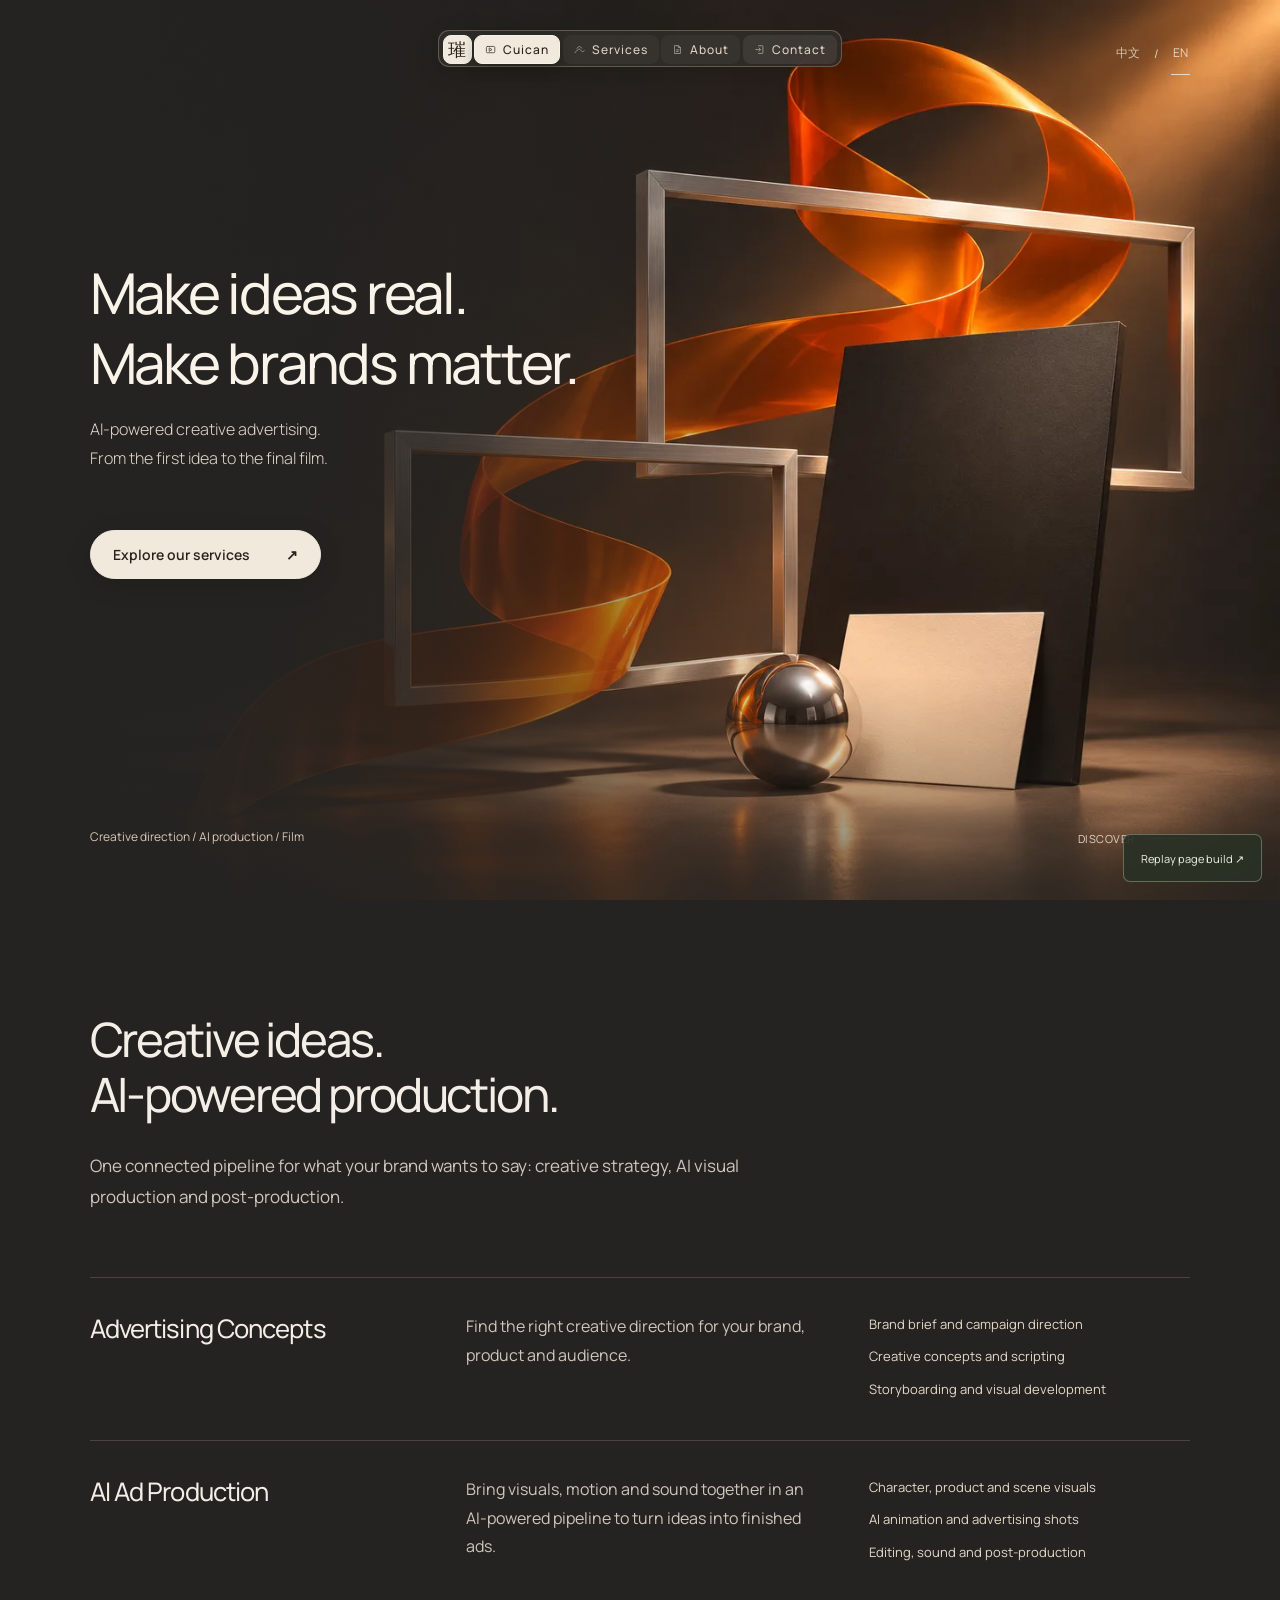
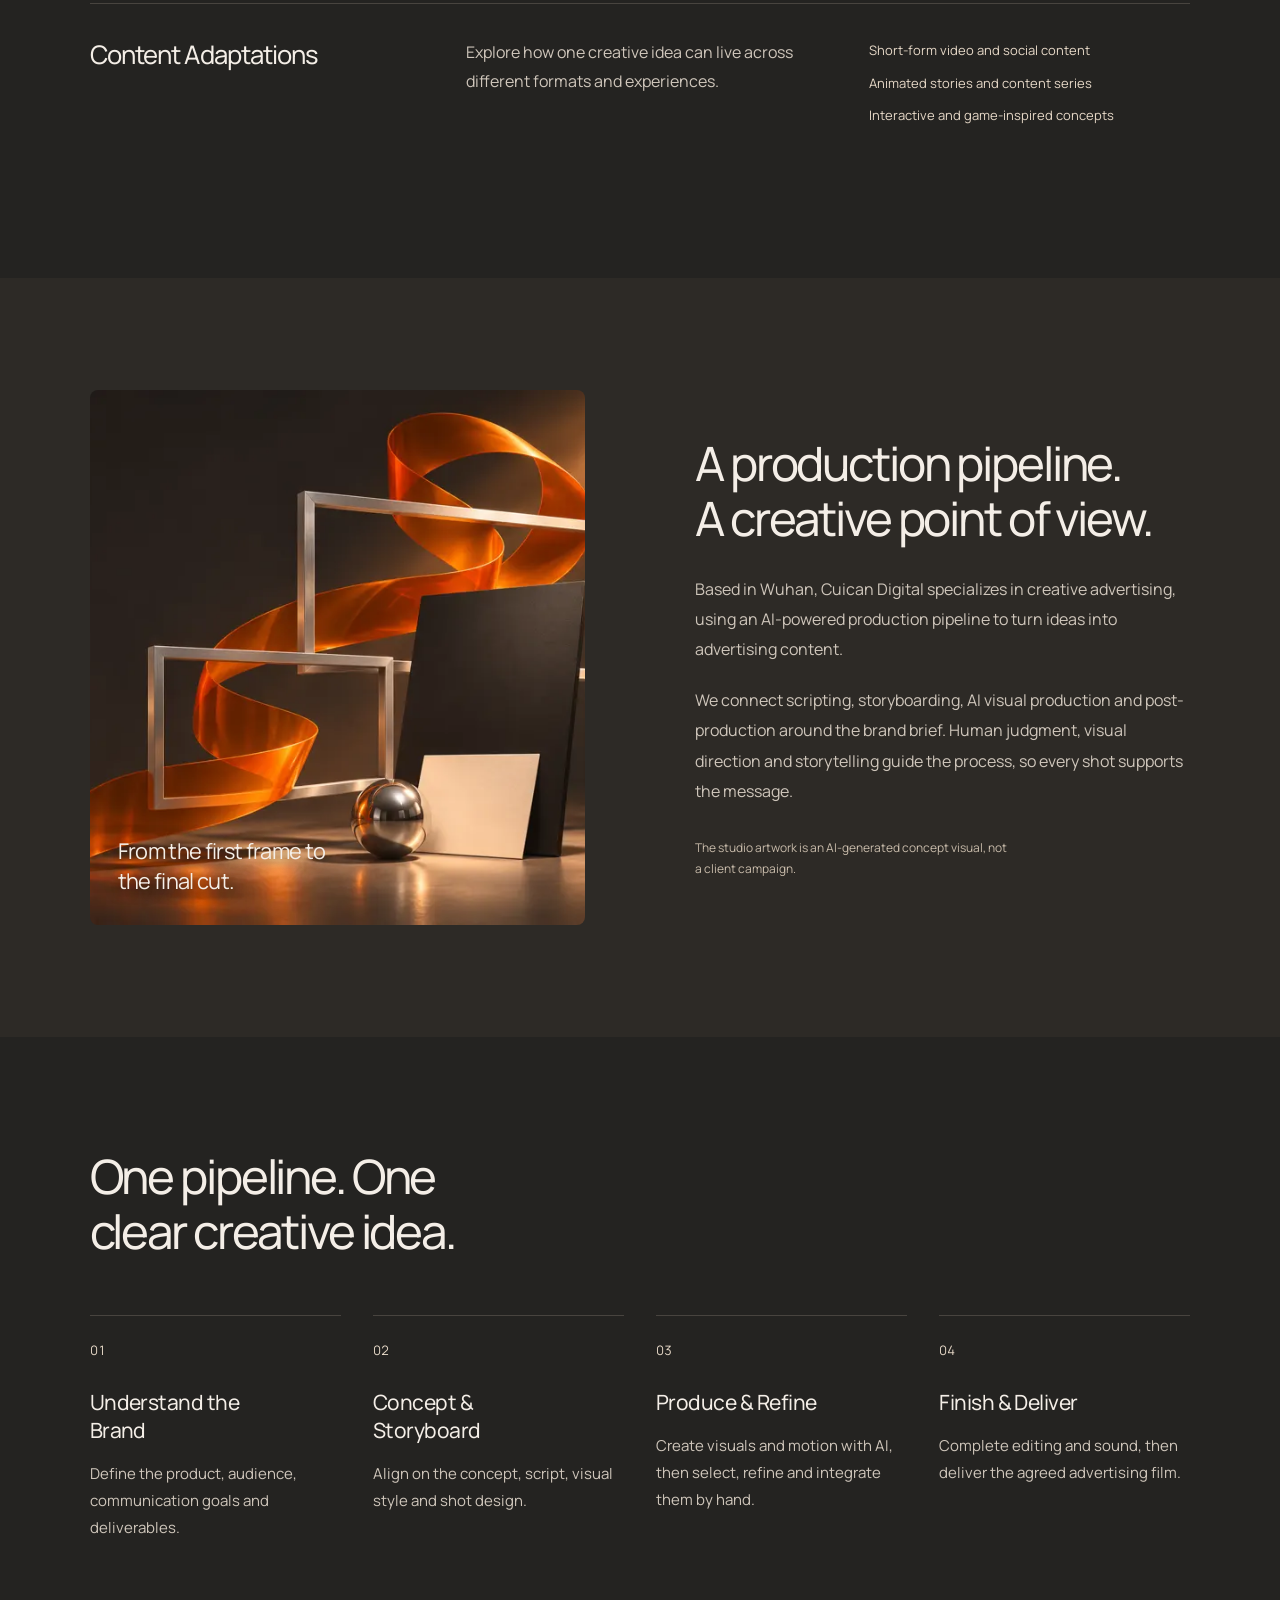
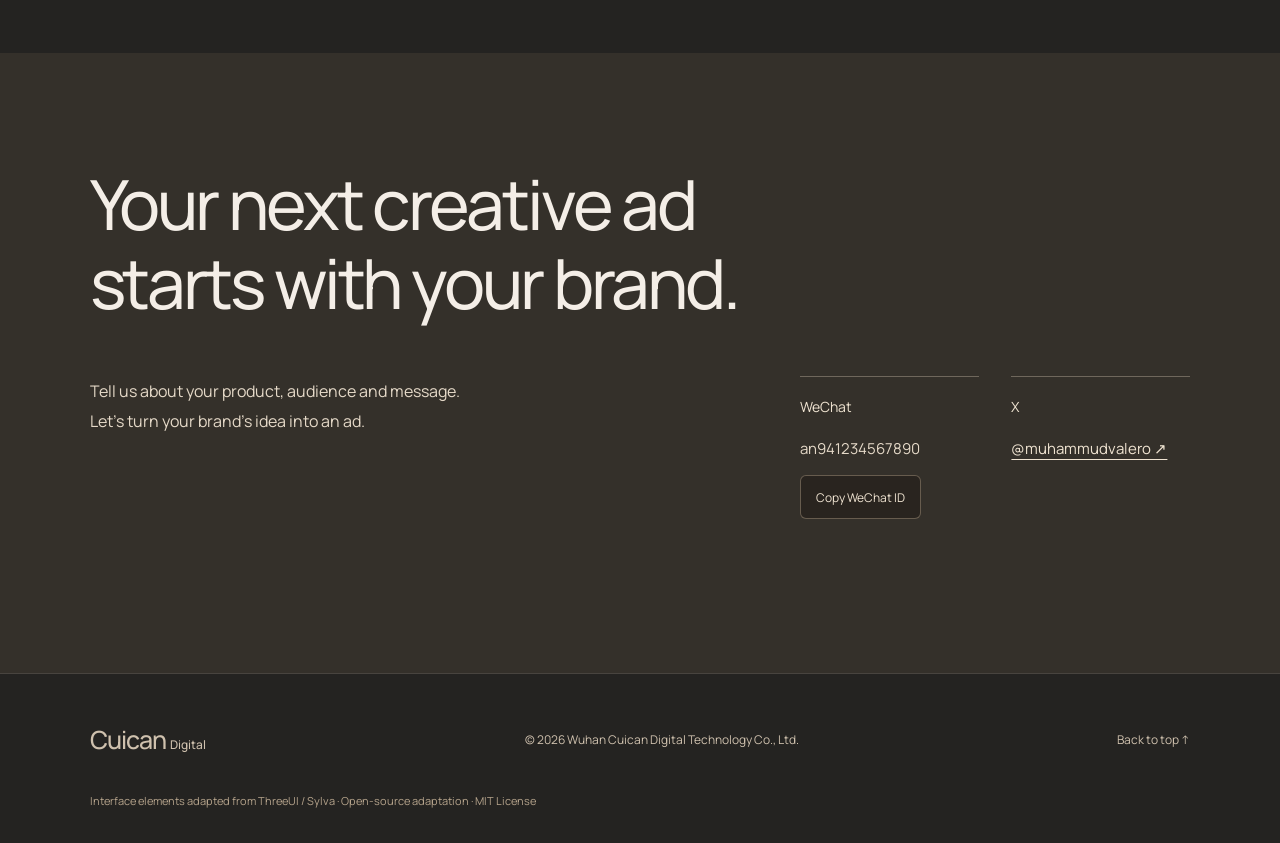
==== commit 93fb2bd8: "Replace botanical background with original advertising-studio artwork" ====
--- a/en.html
+++ b/en.html
@@ -5,7 +5,7 @@
 <meta name="viewport" content="width=device-width, initial-scale=1, viewport-fit=cover">
 <title>Cuican Digital | AI-Powered Creative Advertising</title>
 <meta name="description" content="Cuican Digital creates original advertising through an AI-powered production pipeline, from concept and visual development to post-production.">
-<link rel="icon" href="data:image/svg+xml,%3Csvg xmlns='http://www.w3.org/2000/svg' viewBox='0 0 22 24'%3E%3Crect width='22' height='24' fill='%234a4d44'/%3E%3Cpath fill='%23fff' d='M11 1.3c-2.1 0-3.95 1.2-4.75 2.95C3.95 4.55 2.3 6.25 2.3 8.35c0 2.3 1.9 4.2 4.3 4.2h8.8c2.4 0 4.3-1.9 4.3-4.2 0-2.1-1.65-3.8-4-4.1C14.95 2.5 13.1 1.3 11 1.3Z'/%3E%3Cpath fill='%23fff' d='M9.6 12.55h2.8v4.2c1.35.3 2.45 1.15 3.15 2.4-1.35.4-2.4.15-3.15-.4v4.15H9.6v-4.15c-.75.55-1.8.8-3.15.4.7-1.25 1.8-2.1 3.15-2.4v-4.2Z'/%3E%3C/svg%3E">
+<link rel="icon" href="assets/favicon.svg">
 <script>document.documentElement.className += " js";</script>
 <style>
 
@@ -707,22 +707,23 @@
 </style>
 <link rel="stylesheet" href="renewal.css?v=3">
 <link rel="stylesheet" href="polish.css?v=1">
+<link rel="stylesheet" href="ad-studio.css?v=1">
 <link rel="alternate" hreflang="zh-CN" href="zh.html"><link rel="alternate" hreflang="en" href="index.html">
 <link rel="stylesheet" href="cursor-build.css?v=1">
 </head>
 <body>
 
 <nav class="cc-language" aria-label="Language"><a href="zh.html" lang="zh-CN" hreflang="zh-CN">中文</a><span>/</span><a href="index.html" lang="en" hreflang="en" aria-current="page">EN</a></nav>
-<main class="hero" id="hero">
-  <picture class="cc-scene-still" aria-hidden="true"><source media="(max-width:900px)" srcset="inner-green-assets/scene-mobile.webp"><img src="inner-green-assets/scene-desktop.webp" alt="" fetchpriority="high" decoding="async"></picture><canvas id="scene" aria-hidden="true"></canvas>
-
+<main class="hero cc-ad-hero" id="hero">
+ <picture class="cc-artwork" aria-hidden="true"><source media="(max-width:700px)" srcset="assets/ad-studio-mobile.webp"><img src="assets/ad-studio.webp" alt="" fetchpriority="high" decoding="async"></picture>
+ <div class="cc-studio-shade" aria-hidden="true"></div>
   <div class="dock-wrap">
     <nav class="dock par-dock" style="--pd:5" data-spec aria-label="Primary">
       <a class="dock-item dock-mark" data-dock data-spec data-burst href="#" style="--d:120ms" aria-label="Cuican home"><span class="cc-symbol">璀</span>
       </a>
       <a class="dock-item is-active" data-dock data-spec data-burst href="#" style="--d:180ms">
         <span class="glyph" aria-hidden="true">
-          <svg viewBox="0 0 16 16"><path d="M8 14V9"/><path d="M8 9c0-2.4 1.7-4.3 4-4.3.2 2.6-1.6 4.6-4 4.3Z"/><path d="M8 10.5C7.9 8.4 6.4 6.8 4.4 6.8 4.3 8.9 5.9 10.6 8 10.5Z"/></svg>
+          <svg viewBox="0 0 16 16"><rect x="2" y="3.5" width="12" height="9" rx="1.5"/><path d="m6.5 5.8 3.5 2.2-3.5 2.2Z"/></svg>
         </span>
         <span>Cuican</span>
       </a>
@@ -746,125 +747,16 @@
       </a>
     </nav>
   </div>
-
-  <div class="stage" id="stage">
-
-    <div class="guides fade" style="--d:900ms" aria-hidden="true">
-      <i style="left:calc(405 * var(--u))"></i>
-      <i style="left:calc(748 * var(--u))"></i>
-      <i style="left:calc(1091 * var(--u))"></i>
-    </div>
-
-    <div class="ghost fade" style="--d:1150ms" aria-hidden="true">CUICAN</div>
-
-    <!-- card 1 sits *behind* the canvas so the moss drapes over its shoulder -->
-    <article class="card card--about mask" style="--d:760ms; --pd:10; --pr:2.2">
-      <figure class="portal" data-delay="920">
-        <span class="portal-media"><img src="inner-green-assets/card-ethos.jpg" alt="A cushion of moss grown over lichen-crusted stones" loading="eager" decoding="async"></span>
-        <canvas class="pixel-reveal" aria-hidden="true"></canvas>
-      </figure>
-      <p class="label">AI AD PRODUCTION</p>
-      <h2>Ideas brought<br>to the screen.</h2>
-    </article>
-
-    <!-- the About knob rides *outside* the card: the card has to stay a plain
-         painted box under #scene, so anything that must sit in front of the
-         moss lives here instead, sharing the card's parallax origin -->
-    <span class="knob-float" style="--pd:10; --pr:2.2">
-      <button class="knob knob--about mask-circle" style="--d:1100ms" aria-label="Explore AI ad production">
-        <svg viewBox="0 0 24 24" fill="none" stroke="currentColor" stroke-width="1.4" stroke-linecap="round" stroke-linejoin="round">
-          <path d="M12 21v-7"/><path d="M12 14c0-3.3 2.4-6 5.5-6 .3 3.6-2.2 6.4-5.5 6Z"/>
-          <path d="M12 16c-.1-2.9-2.2-5.2-4.9-5.2C6.8 13.7 9 16 12 16Z"/>
-        </svg>
-      </button>
-    </span>
-
-    <h1 class="headline" style="--pd:18; --pr:1.2">
+ <div class="stage" id="stage">
+ <h1 class="headline" style="--pd:18; --pr:1.2">
       <span><i style="--d:260ms">Make ideas real.</i></span>
       <span><i style="--d:360ms">Make brands matter.</i></span>
     </h1>
-
-    <p class="lede mask" style="--d:480ms; --pd:14; --pr:1">AI-powered creative advertising.<br>From the first idea to the final film.</p>
-
-    <a class="cc-hero-cta" href="#services">Explore our services<span aria-hidden="true">↗</span></a>
-    <div class="pill-clip">
-      <div class="pill mask" style="--d:600ms; --pd:15; --pr:1.4">
-        <div class="liquid-stage liquid-stage--explore" data-liquid-metal="explore">
-          <div class="liquid-plate plate" aria-hidden="true"></div>
-          <canvas class="liquid-fx" aria-hidden="true"></canvas>
-          <button class="liquid-button liquid-button--explore btn" type="button">
-            <svg class="ico" viewBox="0 0 115 115" aria-hidden="true">
-              <g stroke="currentColor" stroke-width="11" stroke-linecap="round">
-                <path d="M14 34.5 H101"/>
-                <path d="M14 57.5 H101"/>
-                <path d="M14 80.5 H68"/>
-              </g>
-            </svg>
-            <span class="lbl">Explore our services</span>
-          </button>
-        </div>
-      </div>
-    </div>
-
-    <span class="play-wrap" style="--pd:20">
-      <span class="play-clip">
-        <span class="play-glass mask-circle" style="--d:900ms">
-          <span class="liquid-stage liquid-stage--play" data-liquid-metal="play">
-            <span class="liquid-plate plate" aria-hidden="true"></span>
-            <canvas class="liquid-fx" aria-hidden="true"></canvas>
-            <button class="liquid-button liquid-button--play btn" type="button" aria-label="Explore content adaptations">
-              <svg class="ico" viewBox="0 0 24 24" aria-hidden="true">
-                <path d="M8 5.2v13.6L19 12z" fill="currentColor"/>
-              </svg>
-            </button>
-          </span>
-        </span>
-      </span>
-      <span class="play-ring mask-circle" style="--d:840ms" aria-hidden="true"></span>
-    </span>
-
-    <dl class="stat stat--a mask" style="--d:700ms; --pd:12">
-      <span class="mark" aria-hidden="true">
-        <svg viewBox="0 0 30 30" fill="none" stroke="currentColor" stroke-width="1.2" stroke-linecap="round">
-          <circle cx="15" cy="15" r="10.5" stroke-dasharray="0.6 3.6"/>
-          <circle cx="15" cy="15" r="5.6" stroke-dasharray="0.6 3.2"/>
-          <circle cx="15" cy="15" r="1.1" fill="currentColor" stroke="none"/>
-        </svg>
-      </span>
-      <div><dt>Idea-led</dt><dd>Built around your brand</dd></div>
-    </dl>
-
-    <dl class="stat stat--b mask" style="--d:770ms; --pd:13">
-      <span class="mark" aria-hidden="true">
-        <svg viewBox="0 0 30 30" fill="none" stroke="currentColor" stroke-width="1.2" stroke-linecap="round">
-          <g id="rays">
-            <path d="M15 3.5v5"/><path d="M15 21.5v5"/><path d="M3.5 15h5"/><path d="M21.5 15h5"/>
-            <path d="M6.9 6.9l3.5 3.5"/><path d="M19.6 19.6l3.5 3.5"/><path d="M23.1 6.9l-3.5 3.5"/><path d="M10.4 19.6l-3.5 3.5"/>
-          </g>
-          <circle cx="15" cy="15" r="3.6"/>
-        </svg>
-      </span>
-      <div><dt>AI-powered</dt><dd>Made for production</dd></div>
-    </dl>
-
-    <article class="card card--stove mask" style="--d:880ms; --pd:22; --pr:2.4">
-      <p class="label">BRAND CONTENT</p>
-      <h2>Give your brand a voice.</h2>
-      <figure class="portal" data-delay="1080">
-        <span class="portal-media"><img src="inner-green-assets/card-ecostove.jpg" alt="Moss-covered boulders in a misty grove" loading="eager" decoding="async"></span>
-        <canvas class="pixel-reveal" aria-hidden="true"></canvas>
-      </figure>
-      <button class="knob" aria-label="Explore advertising concepts">
-        <svg viewBox="0 0 24 24" fill="none" stroke="currentColor" stroke-width="1.4" stroke-linecap="round" stroke-linejoin="round">
-          <path d="M12 21v-7"/><path d="M12 14c0-3.3 2.4-6 5.5-6 .3 3.6-2.2 6.4-5.5 6Z"/>
-          <path d="M12 16c-.1-2.9-2.2-5.2-4.9-5.2C6.8 13.7 9 16 12 16Z"/>
-        </svg>
-      </button>
-    </article>
-
-    <a class="scroll mask" style="--d:1040ms; --pd:9" href="#">Discover<span class="track"></span></a>
-
-  </div>
+ <p class="lede mask" style="--d:480ms; --pd:14; --pr:1">AI-powered creative advertising.<br>From the first idea to the final film.</p>
+ <a class="cc-hero-cta" href="#services">Explore our services<span aria-hidden="true">↗</span></a>
+ <p class="cc-hero-caption">Creative direction / AI production / Film</p>
+ <a class="scroll" href="#services">Discover<span class="track"></span></a>
+ </div>
 </main>
 
 
@@ -877,13 +769,13 @@
 <article id="content"><span class="cc-num">01</span><h3>Advertising Concepts</h3><p>Find the right creative direction for your brand, product and audience.</p><ul><li>Brand brief and campaign direction</li><li>Creative concepts and scripting</li><li>Storyboarding and visual development</li></ul><span class="cc-type">IDEA & DIRECTION</span></article>
 <article id="animation"><span class="cc-num">02</span><h3>AI Ad Production</h3><p>Bring visuals, motion and sound together in an AI-powered pipeline to turn ideas into finished ads.</p><ul><li>Character, product and scene visuals</li><li>AI animation and advertising shots</li><li>Editing, sound and post-production</li></ul><span class="cc-type">AI AD PRODUCTION</span></article>
 <article id="game"><span class="cc-num">03</span><h3>Content Adaptations</h3><p>Explore how one creative idea can live across different formats and experiences.</p><ul><li>Short-form video and social content</li><li>Animated stories and content series</li><li>Interactive and game-inspired concepts</li></ul><span class="cc-type">CONTENT & EXPERIENCE</span></article></div></section>
-<section id="about" class="cc-about"><div class="cc-photo"><img src="inner-green-assets/card-ecostove.jpg" alt="Moss and plants in a misty landscape, a visual metaphor for creative growth" loading="lazy"><span>Give ideas room to grow.</span></div><div><h2>A production pipeline.<br>A creative point of view.</h2><p>Based in Wuhan, Cuican Digital specializes in creative advertising, using an AI-powered production pipeline to turn ideas into advertising content.</p><p>We connect scripting, storyboarding, AI visual production and post-production around the brand brief. Human judgment, visual direction and storytelling guide the process, so every shot supports the message.</p><small>The living landscape is a concept visual, not a client project.</small></div></section>
+<section id="about" class="cc-about"><div class="cc-photo"><img src="assets/ad-studio-mobile.webp" alt="Original creative studio concept with orange film ribbon and cinema frames" loading="lazy"><span>From the first frame to the final cut.</span></div><div><h2>A production pipeline.<br>A creative point of view.</h2><p>Based in Wuhan, Cuican Digital specializes in creative advertising, using an AI-powered production pipeline to turn ideas into advertising content.</p><p>We connect scripting, storyboarding, AI visual production and post-production around the brand brief. Human judgment, visual direction and storytelling guide the process, so every shot supports the message.</p><small>The studio artwork is an AI-generated concept visual, not a client campaign.</small></div></section>
 <section class="cc-process"><h2>One pipeline. One clear creative idea.</h2><ol><li><b>01</b><h3>Understand the Brand</h3><p>Define the product, audience, communication goals and deliverables.</p></li><li><b>02</b><h3>Concept & Storyboard</h3><p>Align on the concept, script, visual style and shot design.</p></li><li><b>03</b><h3>Produce & Refine</h3><p>Create visuals and motion with AI, then select, refine and integrate them by hand.</p></li><li><b>04</b><h3>Finish & Deliver</h3><p>Complete editing and sound, then deliver the agreed advertising film.</p></li></ol></section>
 <section id="contact" class="cc-contact"><h2>Your next creative ad<br>starts with your brand.</h2><div><p>Tell us about your product, audience and message.<br>Let’s turn your brand’s idea into an ad.</p><div class="cc-contact-links"><div class="cc-contact-channel"><span>WeChat</span><p data-wechat-account>Details coming soon</p><button type="button" data-copy-wechat hidden>Copy WeChat ID</button></div><div class="cc-contact-channel"><span>X</span><p data-x-profile>Profile coming soon</p></div><p class="cc-contact-status" role="status" data-contact-status></p></div></div></section>
 <footer class="cc-footer"><strong>Cuican <small>Digital</small></strong><span>© 2026 Wuhan Cuican Digital Technology Co., Ltd.</span><a href="#hero">Back to top ↑</a></footer>
-<aside class="cc-credit">Living-world hero adapted from <a href="https://github.com/MengTo/threeui" target="_blank" rel="noopener">ThreeUI / Sylva</a> · Open-source adaptation · MIT License</aside>
+<aside class="cc-credit">Interface elements adapted from <a href="https://github.com/MengTo/threeui" target="_blank" rel="noopener">ThreeUI / Sylva</a> · Open-source adaptation · MIT License</aside>
 </div><script src="renewal.js?v=2"></script>
 
-<script src="contacts.js"></script><script src="light-scene.js"></script><script src="cursor-build.js?v=1"></script>
+<script src="contacts.js"></script><script src="studio-scene.js"></script><script src="cursor-build.js?v=1"></script>
 </body>
 </html>
--- a/ad-studio.css
+++ b/ad-studio.css
@@ -0,0 +1,46 @@
+/* Advertising-studio art direction: warm charcoal, film frames, orange acetate. */
+:root{--cc-paper:#f4eee7;--cc-muted:#cfc6bb;--cc-line:#e5d5bf30;--cc-accent:#ff985c}
+html,body{background:#242321;color:var(--cc-paper)}
+::selection{background:#ffc397;color:#292019}
+:focus-visible{outline-color:#ffbd8a}
+.cc-site :focus-visible,.cc-build-controls button:focus-visible{outline-color:#ffbd8a}
+.cc-ad-hero{height:max(760px,100svh);min-height:0;background:#242321}
+.cc-ad-hero:after{display:none}
+.cc-artwork{position:absolute;inset:0;z-index:0;pointer-events:none}
+.cc-artwork img{width:100%;height:100%;object-fit:cover;object-position:center right;display:block}
+.cc-studio-shade{position:absolute;inset:0;z-index:1;pointer-events:none;background:linear-gradient(90deg,#242321 0%,#242321ee 20%,#242321b0 37%,#24232100 63%),linear-gradient(0deg,#242321a0,transparent 25%)}
+.cc-ad-hero .stage{inset:0;width:100%;height:100%;margin:0;pointer-events:none}
+.cc-ad-hero .headline,.cc-ad-hero .lede,.cc-ad-hero .cc-hero-cta,.cc-ad-hero .cc-hero-caption,.cc-ad-hero .scroll{pointer-events:auto}
+.cc-ad-hero .headline,html[lang=en] .cc-ad-hero .headline{left:var(--cc-gutter);top:29%;width:55%;max-width:780px;font-size:clamp(42px,4.4vw,76px);line-height:1.13;letter-spacing:-.04em;color:#faf3e9}
+.cc-ad-hero .lede,html[lang=en] .cc-ad-hero .lede{left:var(--cc-gutter);top:calc(29% + clamp(130px,12vw,200px));width:40%;max-width:440px;font-size:16px;line-height:1.85;color:#e1d7ca}
+.cc-ad-hero .cc-hero-cta{left:var(--cc-gutter);top:calc(29% + clamp(240px,21vw,310px));background:#f0e9dc;border-color:#f0e9dc;color:#2b211b;box-shadow:0 6px 24px #0002}
+.cc-ad-hero .cc-hero-cta:hover{background:#ffb481;border-color:#ffb481}
+.cc-hero-caption{position:absolute;z-index:4;left:var(--cc-gutter);bottom:54px;font-size:12px;color:#d8c7b4;line-height:1.6}
+.cc-ad-hero .scroll{left:auto;right:var(--cc-gutter);top:auto;bottom:54px;transform:none;writing-mode:horizontal-tb;display:flex;align-items:center;gap:16px;font-size:11px;letter-spacing:.04em;color:#e1d5c8;text-decoration:none}
+.cc-ad-hero .scroll .track{width:40px;height:1px;margin:0;background:#d9c4aa80}
+.cc-ad-hero .scroll .track:after{display:none}
+.dock-wrap{top:30px}.dock{background:#302b27e8;border-color:#e9d8bd44;box-shadow:0 6px 24px #0002}.dock-item{color:#ddd0c1}.dock-item.is-active,.dock-mark{background:#f0e9dc;color:#2b211b}.dock-item:hover{color:#fff1e2}.dock-item.is-active:hover{color:#2b211b}.dock-mark .cc-symbol{color:#2b211b}.cc-language{color:#e8d8c5}
+.cc-site{background:#242321;color:var(--cc-paper)}.cc-lead,.cc-services p,.cc-about p:not(.cc-kicker),.cc-process li p{color:var(--cc-muted)}.cc-services ul,.cc-process b{color:#e6d8c7}
+.cc-services article,.cc-process li{border-color:var(--cc-line)}.cc-about{background:#2d2a26}.cc-photo{border-radius:8px;aspect-ratio:1/1.08}.cc-photo img{object-position:69% center;filter:none}.cc-photo span{max-width:17ch;text-shadow:0 2px 14px #000c}.cc-about small{color:#c8bbaa}
+.cc-contact{background:#34302a}.cc-contact p:not(.cc-kicker){color:#e5d9c8}.cc-contact-channel{border-color:#e5d5bf55}.cc-contact-channel>span,.cc-contact-channel a{color:#f0e4d2}.cc-contact-channel button{background:#29241f;border-color:#b6a48c70;color:#f0e4d2}.cc-contact-channel button:hover{background:#43352a}
+.cc-footer{color:#cfc1ae;border-color:var(--cc-line)}.cc-credit{color:#b6a48c}.cc-build-controls{background:#27231ff2;border-color:#c8a98b55;color:#f4e8d8}.cc-build-progress i{background:#ffaf76}.cc-build-guide{background:#e6c5a329}
+@media(min-width:901px) and (max-height:760px){.cc-ad-hero{height:760px}}
+@media(max-width:900px){
+ .cc-ad-hero{height:900px;min-height:0}.cc-ad-hero .stage{position:absolute}
+ .cc-artwork{top:285px;height:615px;bottom:auto}.cc-artwork img{object-position:65% center}
+ .cc-studio-shade{background:linear-gradient(180deg,#242321 0%,#242321 25%,#24232100 60%,#24232155 100%)}
+ .cc-ad-hero .headline,html[lang=en] .cc-ad-hero .headline{left:var(--cc-gutter);top:145px;width:88%;font-size:clamp(36px,5.5vw,52px);line-height:1.15}
+ .cc-ad-hero .lede,html[lang=en] .cc-ad-hero .lede{left:var(--cc-gutter);top:275px;width:80%;max-width:500px;font-size:15px}
+ .cc-ad-hero .cc-hero-cta{left:var(--cc-gutter);top:365px}
+ .cc-hero-caption{bottom:36px;left:var(--cc-gutter);font-size:11px}.cc-ad-hero .scroll{display:none}
+}
+@media(max-width:600px){
+ .cc-ad-hero{height:800px}.cc-artwork{top:300px;height:500px}
+ .cc-ad-hero .headline,html[lang=en] .cc-ad-hero .headline{left:24px;top:145px;width:calc(100% - 48px);font-size:clamp(30px,7.7vw,42px)}
+ .cc-ad-hero .lede,html[lang=en] .cc-ad-hero .lede{left:24px;top:245px;width:calc(100% - 48px);font-size:14px}
+ .cc-ad-hero .cc-hero-cta{left:24px;top:325px;font-size:12px;min-height:44px}
+ .cc-hero-caption{left:24px;bottom:28px;max-width:200px;font-size:10px}
+ .cc-studio-shade{background:linear-gradient(180deg,#242321 0%,#242321 33%,#24232100 61%,#24232155 100%)}
+ .cc-photo{aspect-ratio:1.1}.cc-photo span{font-size:23px;bottom:22px;left:22px}
+ .cc-build-controls{right:12px;bottom:12px}.cc-ad-hero .dock-wrap{top:22px}
+}
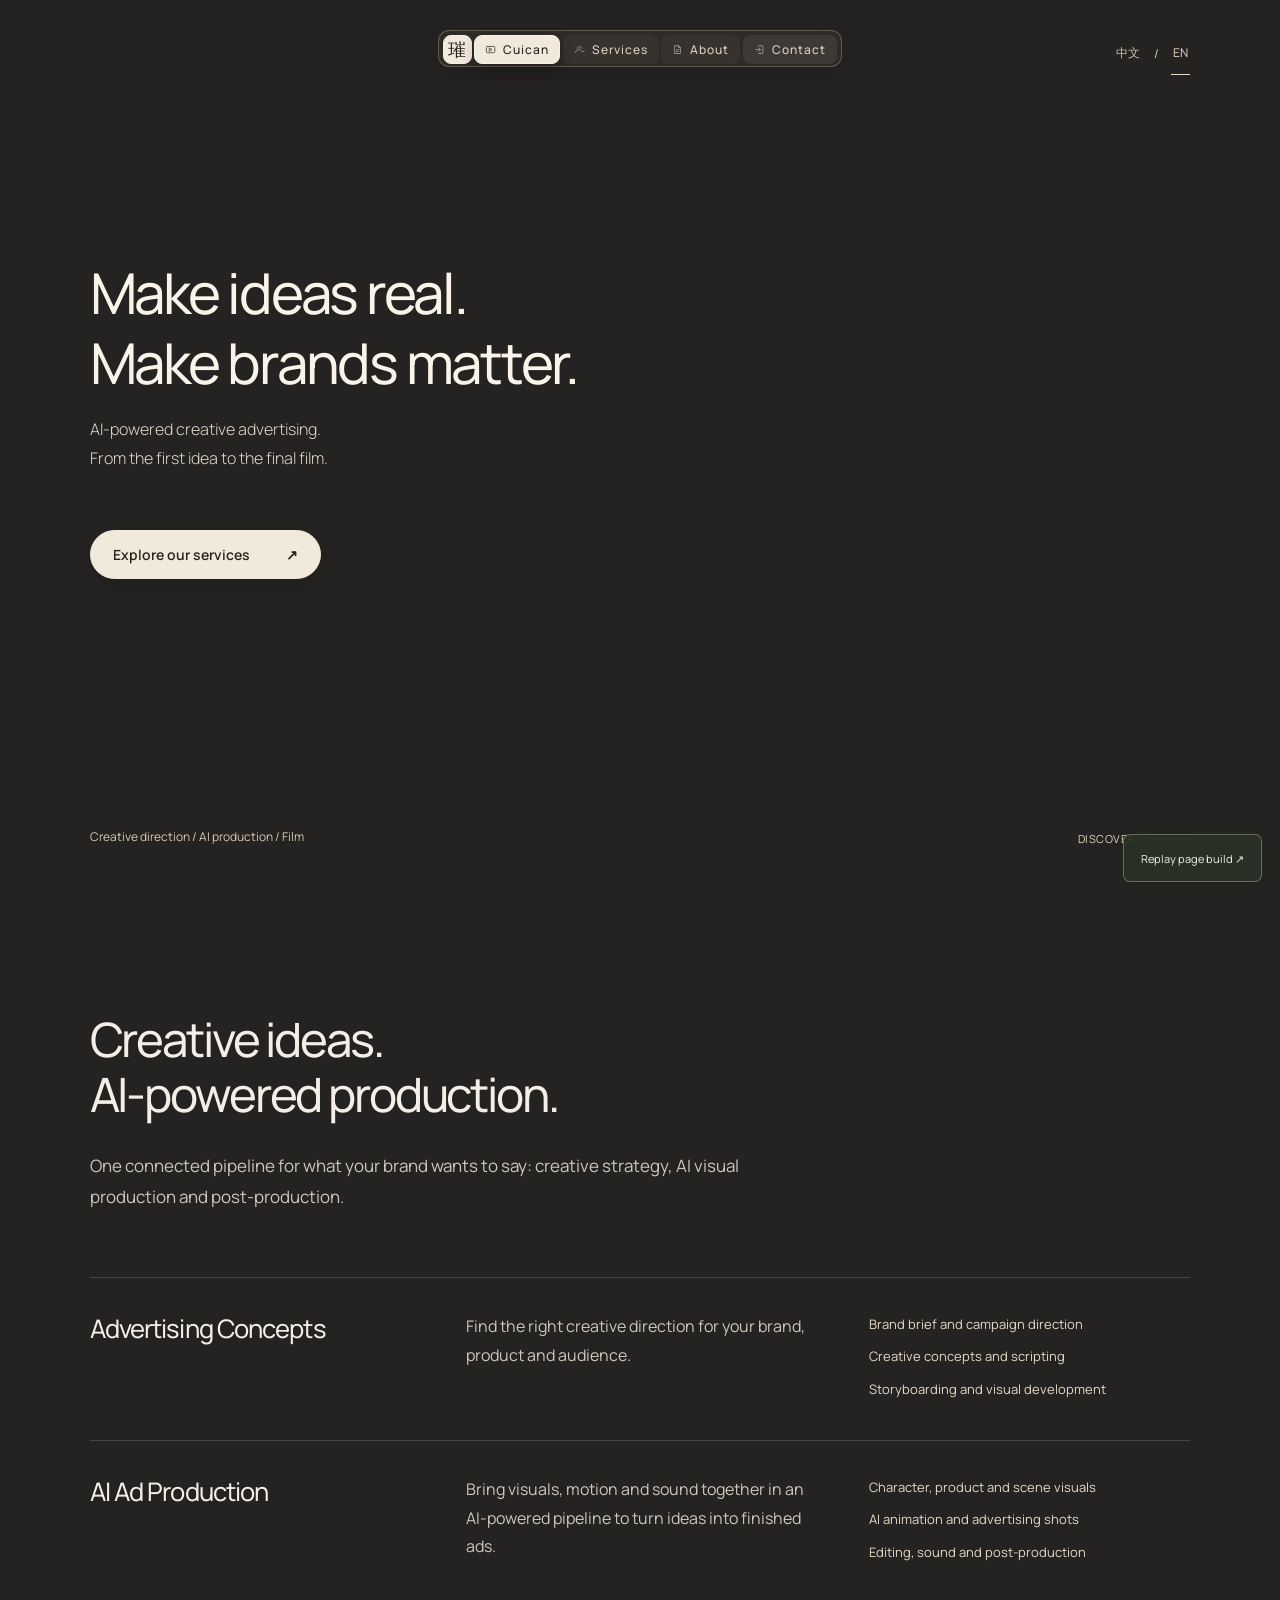
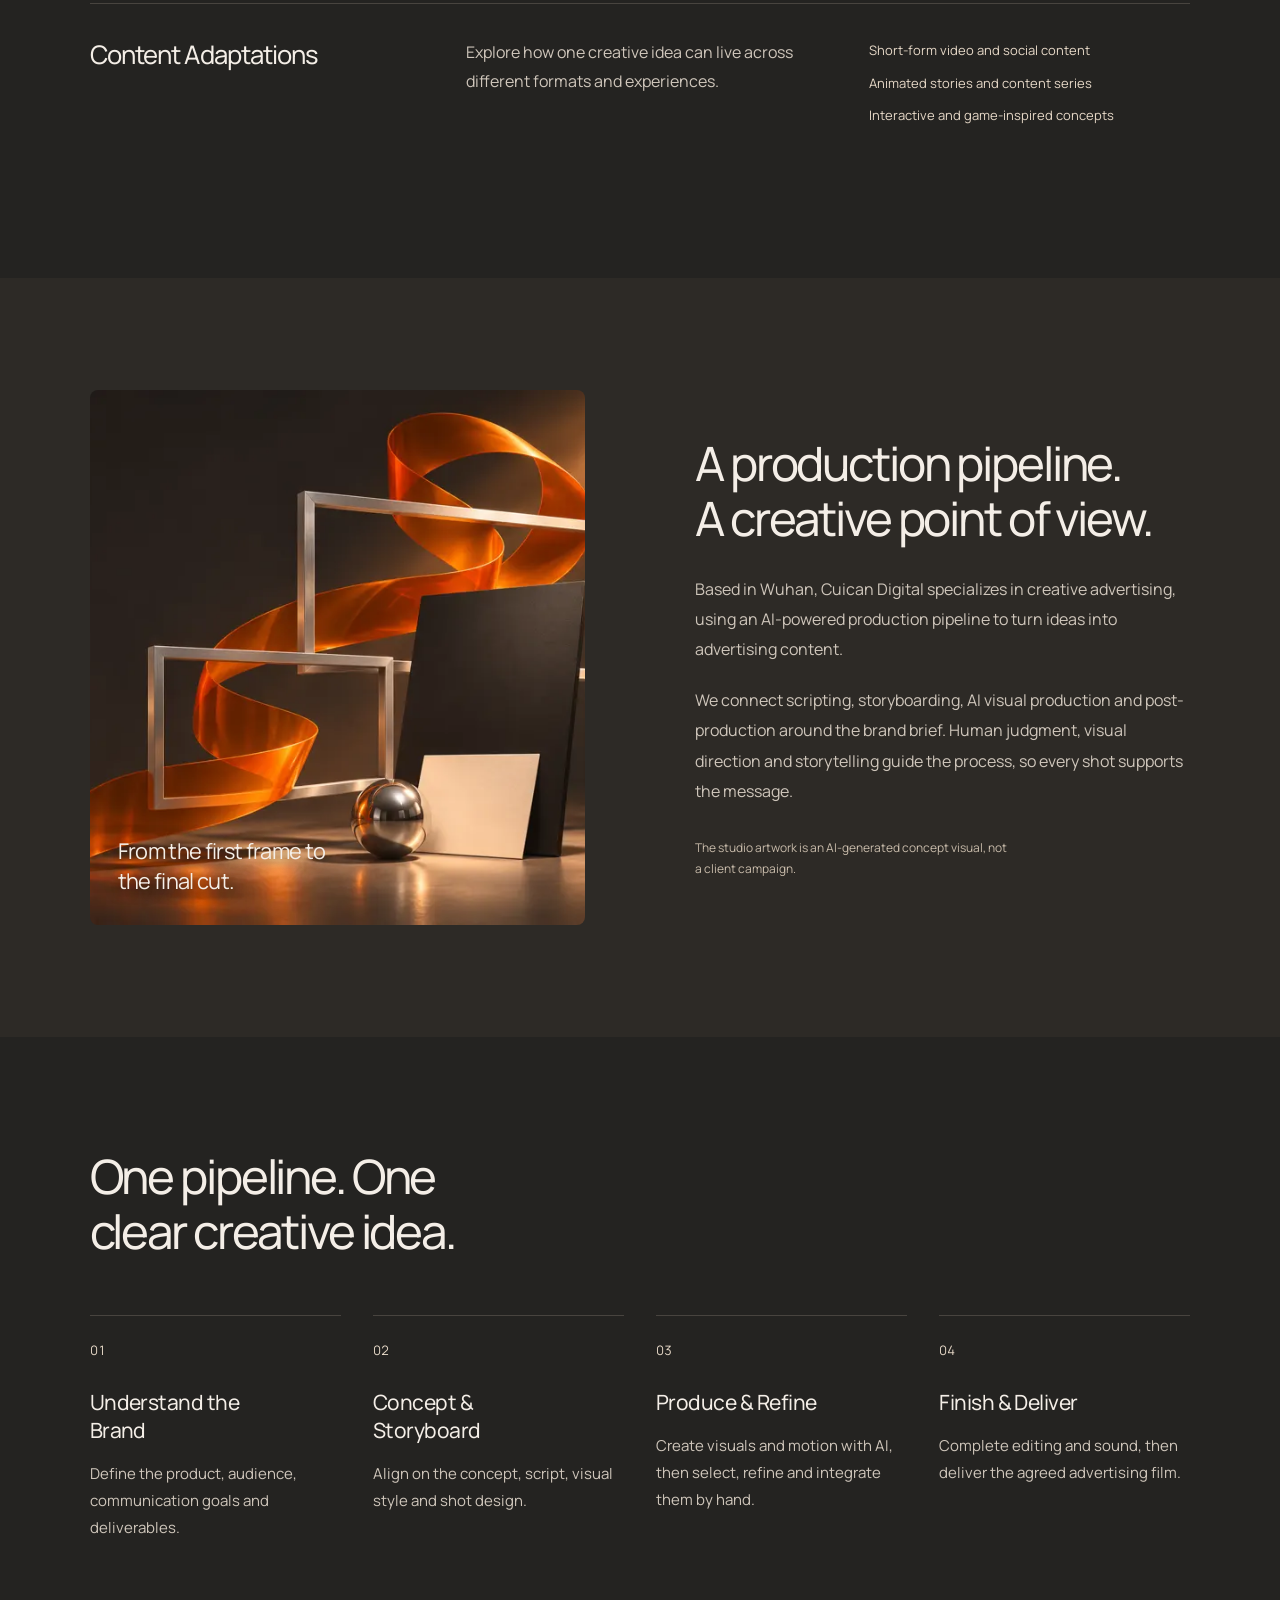
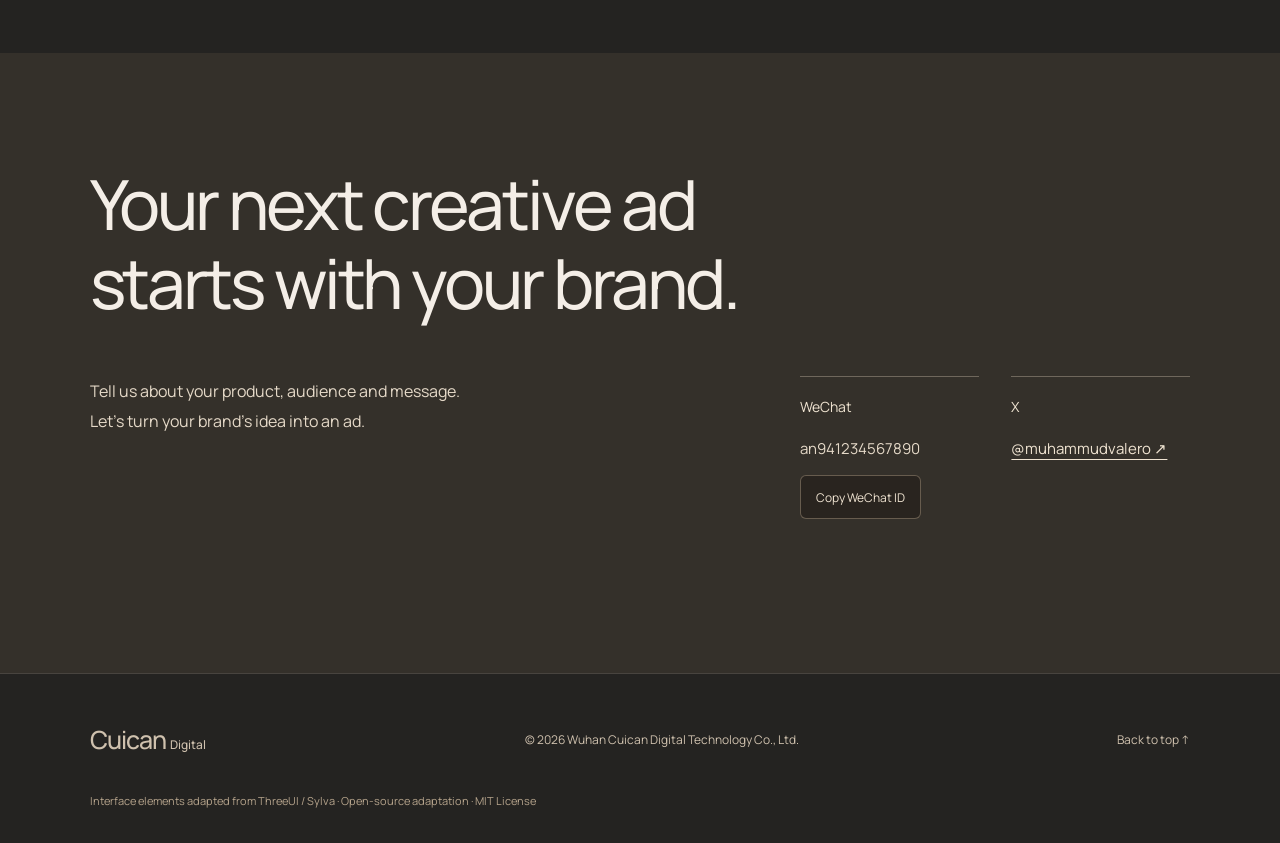
==== commit 778493c1: "Build all page sections with scroll-triggered cursor choreography" ====
--- a/en.html
+++ b/en.html
@@ -776,6 +776,6 @@
 <aside class="cc-credit">Interface elements adapted from <a href="https://github.com/MengTo/threeui" target="_blank" rel="noopener">ThreeUI / Sylva</a> · Open-source adaptation · MIT License</aside>
 </div><script src="renewal.js?v=2"></script>
 
-<script src="contacts.js"></script><script src="studio-scene.js"></script><script src="cursor-build.js?v=1"></script>
+<script src="contacts.js"></script><script src="studio-scene.js"></script><script src="cursor-build.js?v=2"></script>
 </body>
 </html>
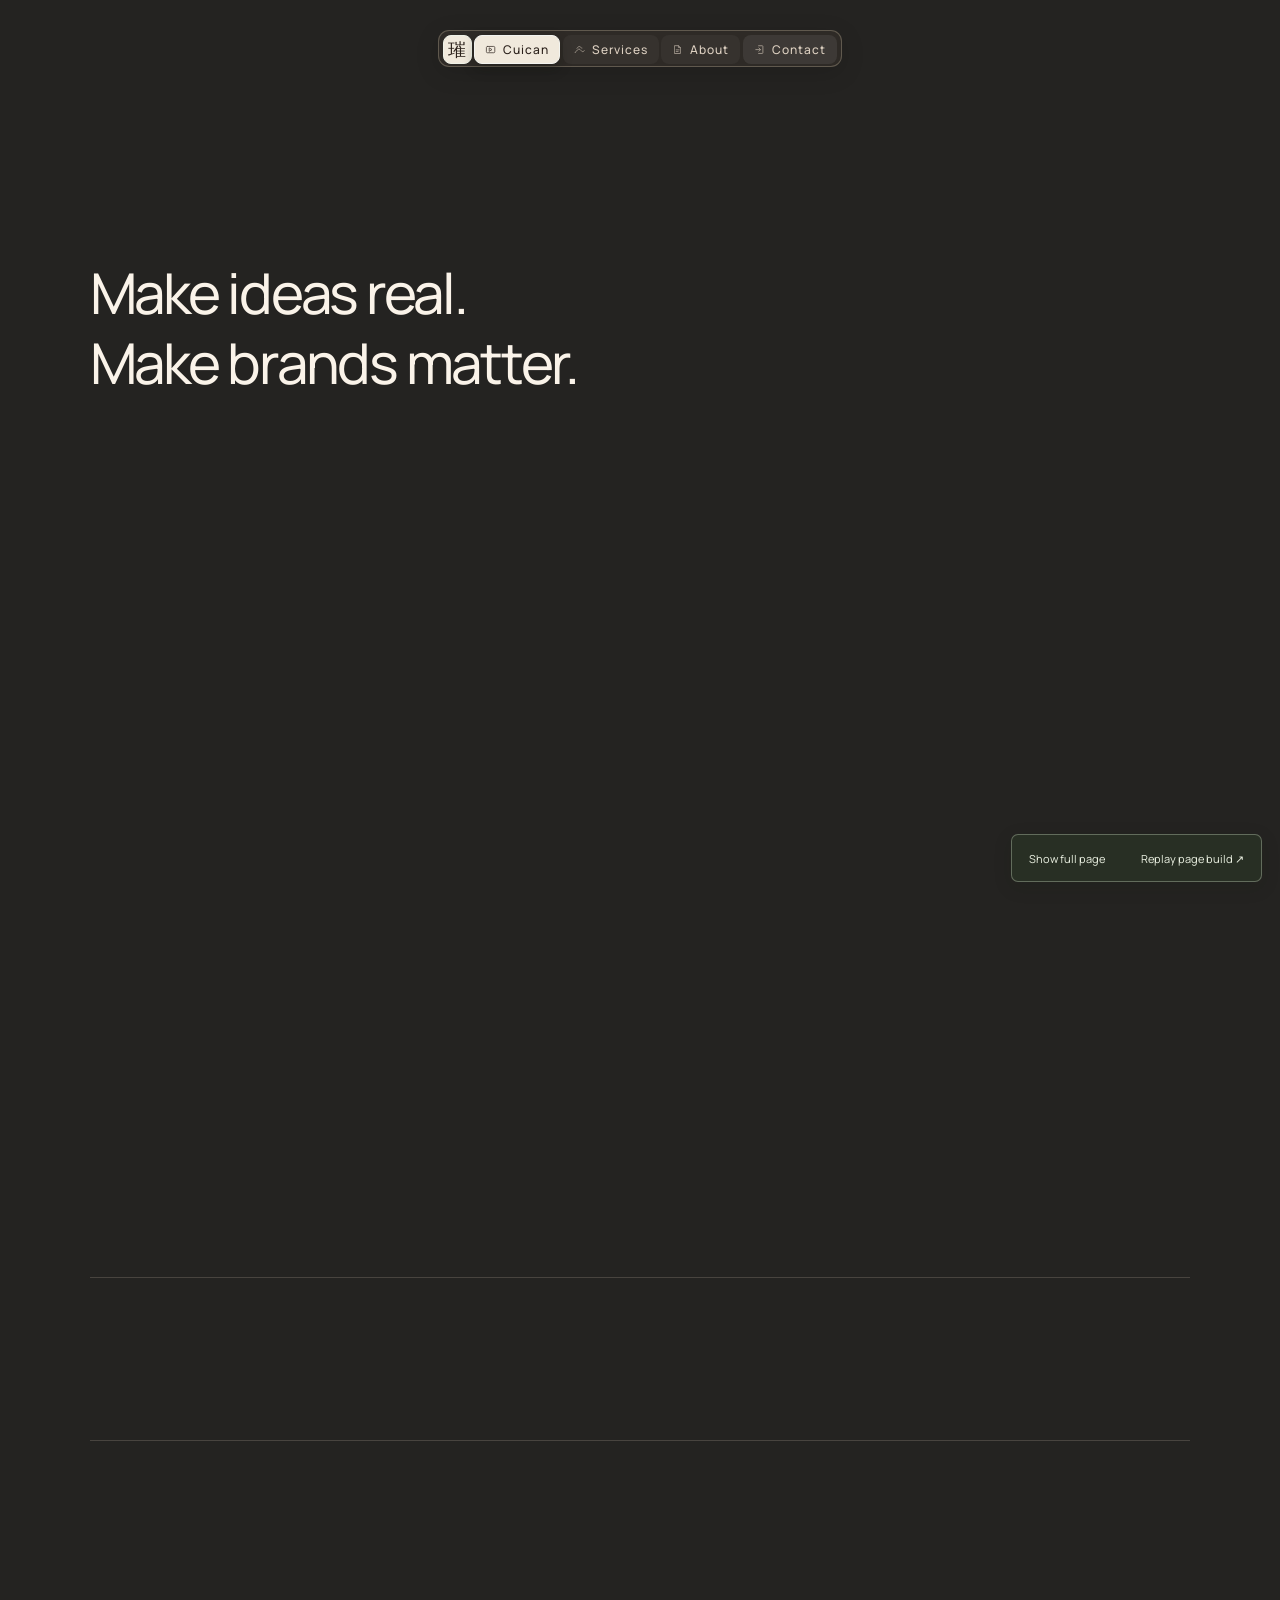
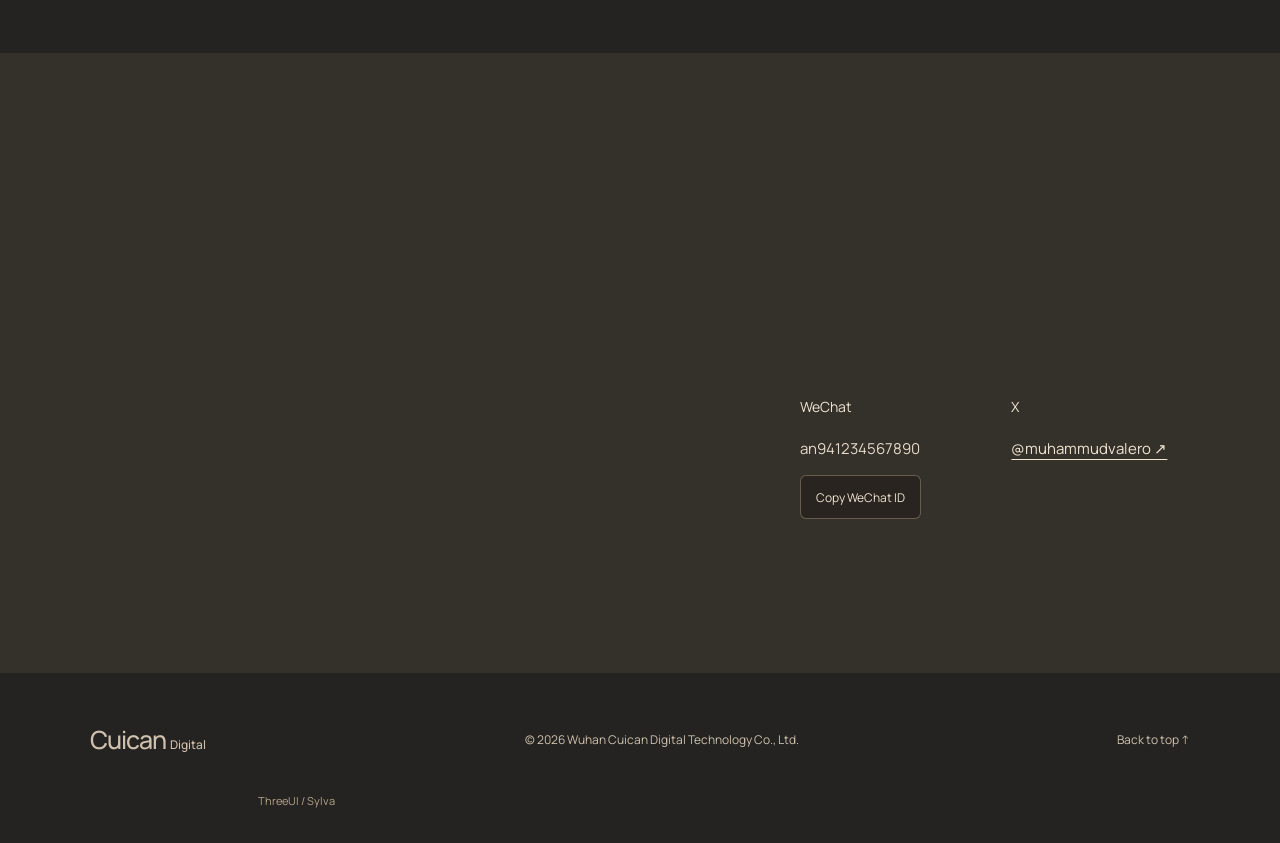
==== commit dc040e19: "Hide pending content before first paint for true build-from-zero animation" ====
--- a/en.html
+++ b/en.html
@@ -7,6 +7,14 @@
 <meta name="description" content="Cuican Digital creates original advertising through an AI-powered production pipeline, from concept and visual development to post-production.">
 <link rel="icon" href="assets/favicon.svg">
 <script>document.documentElement.className += " js";</script>
+<script>
+(()=>{try{if(!matchMedia('(prefers-reduced-motion: reduce)').matches&&'IntersectionObserver' in window){document.documentElement.classList.add('cc-build-boot');window.__ccBuildFailOpen=setTimeout(()=>{window.__ccBuildBypassed=true;document.documentElement.classList.remove('cc-build-boot');document.querySelectorAll('[data-cc-build]').forEach(el=>{el.removeAttribute('data-cc-build');el.inert=false;});},6000);}}catch{}})();
+</script>
+<style>
+/* First-paint guard: final content never flashes before construction begins. */
+html.cc-build-boot :is(.dock,.cc-language,.headline span,.lede,.cc-hero-cta,.cc-artwork,.cc-hero-caption,.hero .scroll,.cc-site section h2,.cc-lead,.cc-services h3,.cc-services article>p,.cc-services article>ul,.cc-photo,.cc-about>div>p,.cc-about small,.cc-process li,.cc-contact>div>p,.cc-contact-channel,.cc-footer,.cc-credit),
+[data-cc-build="pending"]{visibility:hidden!important;pointer-events:none!important;}
+</style>
 <style>
 
 
@@ -776,6 +784,6 @@
 <aside class="cc-credit">Interface elements adapted from <a href="https://github.com/MengTo/threeui" target="_blank" rel="noopener">ThreeUI / Sylva</a> · Open-source adaptation · MIT License</aside>
 </div><script src="renewal.js?v=2"></script>
 
-<script src="contacts.js"></script><script src="studio-scene.js"></script><script src="cursor-build.js?v=2"></script>
+<script src="contacts.js"></script><script src="studio-scene.js"></script><script src="cursor-build.js?v=3"></script>
 </body>
 </html>
--- a/ad-studio.css
+++ b/ad-studio.css
@@ -39,7 +39,7 @@
  .cc-ad-hero .headline,html[lang=en] .cc-ad-hero .headline{left:24px;top:145px;width:calc(100% - 48px);font-size:clamp(30px,7.7vw,42px)}
  .cc-ad-hero .lede,html[lang=en] .cc-ad-hero .lede{left:24px;top:245px;width:calc(100% - 48px);font-size:14px}
  .cc-ad-hero .cc-hero-cta{left:24px;top:325px;font-size:12px;min-height:44px}
- .cc-hero-caption{left:24px;bottom:28px;max-width:200px;font-size:10px}
+ .cc-hero-caption{left:24px;bottom:28px;max-width:200px;font-size:11px}
  .cc-studio-shade{background:linear-gradient(180deg,#242321 0%,#242321 33%,#24232100 61%,#24232155 100%)}
  .cc-photo{aspect-ratio:1.1}.cc-photo span{font-size:23px;bottom:22px;left:22px}
  .cc-build-controls{right:12px;bottom:12px}.cc-ad-hero .dock-wrap{top:22px}
--- a/cursor-build.css
+++ b/cursor-build.css
@@ -11,5 +11,5 @@
 .cc-build-controls{position:fixed;right:18px;bottom:18px;z-index:100;display:flex;align-items:center;gap:12px;padding:5px;border:1px solid #d9e7cc55;background:#293125ed;border-radius:7px;box-shadow:0 5px 18px #15201026;color:#edf3e4;font:11px Manrope,"Microsoft YaHei",sans-serif}
 .cc-build-status{padding-left:10px;font-variant-numeric:tabular-nums}.cc-build-progress{width:48px;height:2px;background:#edf3e433;overflow:hidden}.cc-build-progress i{display:block;height:100%;background:#dce9c5;transform-origin:left;transition:transform .2s ease-out}
 .cc-build-controls button{min-height:36px;padding:9px 12px;border:0;border-radius:4px;color:inherit;background:transparent;font:inherit;cursor:pointer}.cc-build-controls button:hover{background:#ffffff16}.cc-build-controls button:focus-visible{outline:2px solid #e3f3cb;outline-offset:2px}.cc-build-controls [hidden]{display:none!important}
-@media(max-width:600px){.cc-build-controls{right:12px;bottom:12px;gap:6px;font-size:10px}.cc-build-progress{display:none}.cc-build-controls button{min-height:36px;padding:9px 10px}.cc-build-status{padding-left:7px}.cc-build-cursor>span{font-size:9px}}
+@media(max-width:600px){.cc-build-controls{right:12px;bottom:12px;gap:6px;font-size:11px}.cc-build-progress{display:none}.cc-build-controls button{min-height:36px;padding:9px 10px}.cc-build-status{padding-left:7px}.cc-build-cursor>span{font-size:9px}}
 @media(prefers-reduced-motion:reduce){.cc-build-overlay{display:none}.cc-build-controls *{transition:none;animation:none}}
